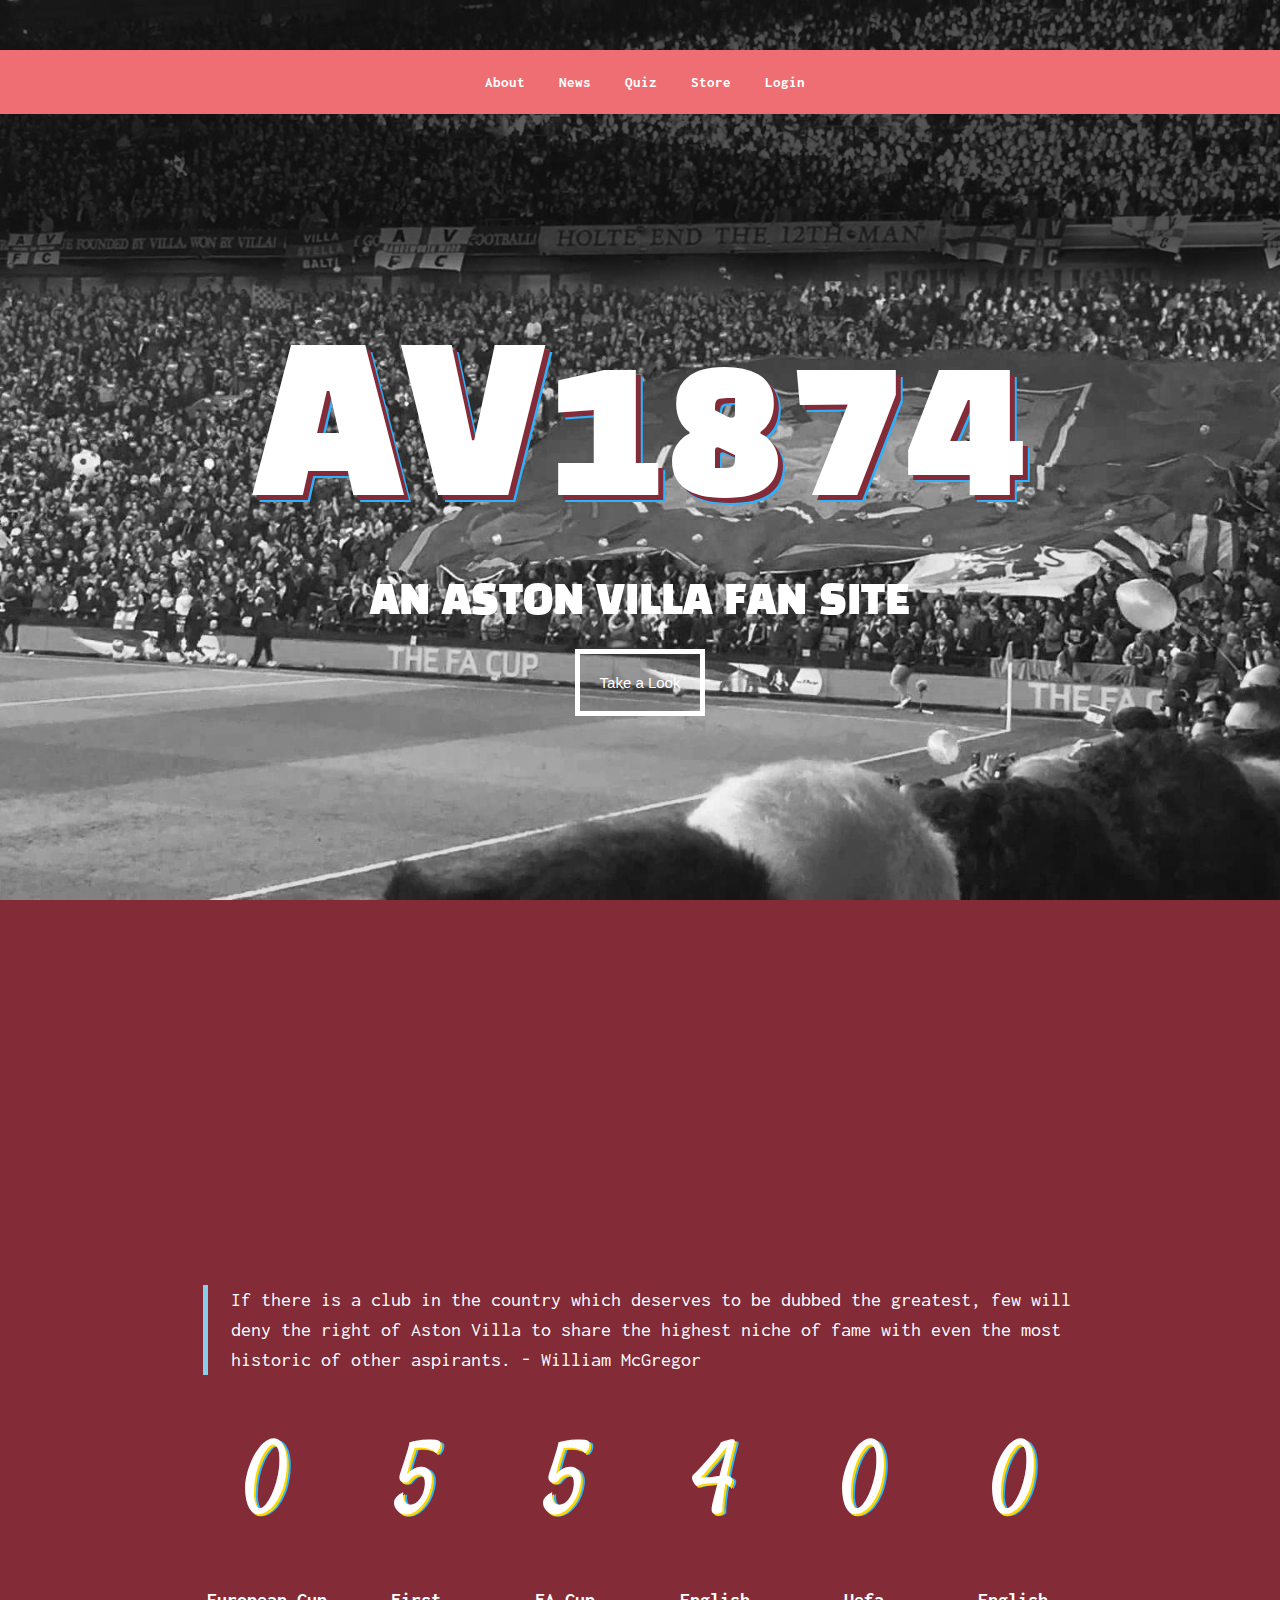
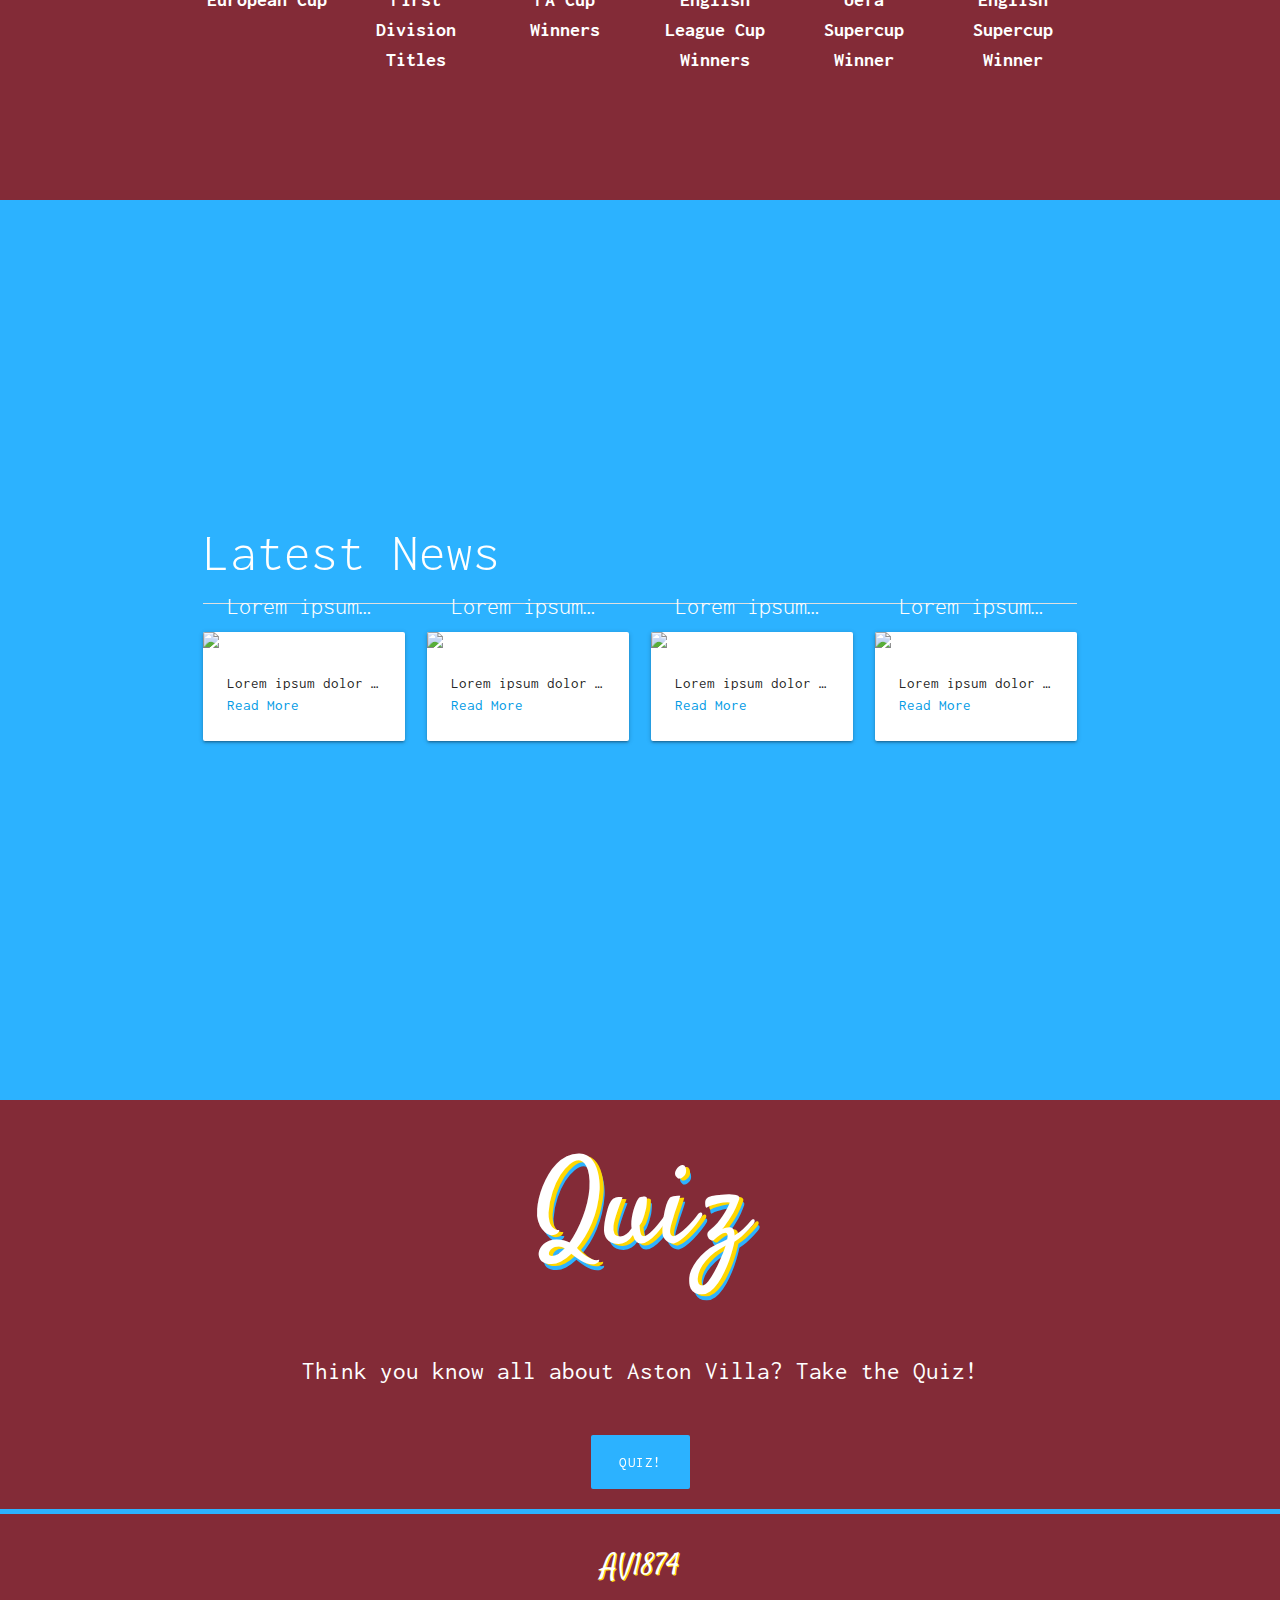
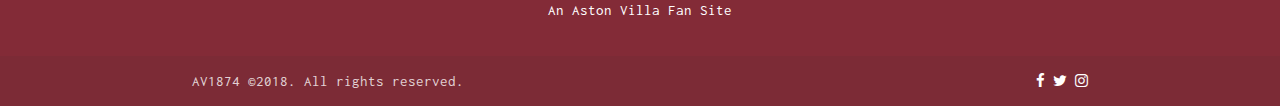
==== index.html @ faa85bd2 "index-navbarjs" ====
<!DOCTYPE html>
  <html>
      <head>
          <title>AV1874</title>
          <!--Import Google Icon Font-->
          <link href="https://fonts.googleapis.com/icon?family=Material+Icons" rel="stylesheet">

          <!--Import materialize.css-->
          <link type="text/css" rel="stylesheet" href="css/materialize.min.css"  media="screen,projection"/>

          <!-- Import main style sheet -->
          <link type="text/css" rel="stylesheet" href="css/indexcss.css"/>

          <!-- Import animation style sheets -->
          <link type="text/css" rel="stylesheet" href="css/hover-min.css"/>
          <link type="text/css" rel="stylesheet" href="css/aos.css"/>

          <!-- Import Fontawesome Sheets -->
          <link rel="stylesheet" href="https://cdnjs.cloudflare.com/ajax/libs/font-awesome/4.7.0/css/font-awesome.min.css">



          <!-- Import Google Fonts -->
          <link href="https://fonts.googleapis.com/css?family=Inconsolata|Satisfy|Anton|Archivo+Black|Black+Han+Sans" rel="stylesheet">

          <!--Let browser know website is optimized for mobile-->
          <meta name="viewport" content="width=device-width, initial-scale=1.0"/>
      </head>

      <body id="grayscale">

          <div id="modal1" class="modal">
              <div class="modal-content">
                  <div class="container">
                      <div class="row">
                          <div class="col l12 m12 s12">
                              <h1 class="logintitle">Login</h1>
                          </div>
                      </div>

                      <div class="row">
                          <form class="col s12">
                              <div class="row">
                                  <div class="input-field col s12">
                                      <input placeholder="Username" id="username" type="text" class="validate">
                                      <label for="username">Username</label>
                                  </div>
                                  <div class="input-field col s12">
                                      <input placeholder="Password" id="password" type="password" class="validate">
                                      <label for="password">Password</label>
                                  </div>
                              </div>
                          </form>
                      </div>
                  </div>
              </div>
                <div class="row">
                  <div class="col l12 m12 s12">
                      <center>
                          <div class="row">
                              <div class="col l12 m12 s12">
                                  <a href="#" class="forgot-password">Forgot Password?</a>
                              </div>
                          </div>
                          <a href="#" class="loginbutton z-depth-0 hvr-pop btn-large">Login</a>
                          <a href="#" class="registerbutton z-depth-0 hvr-pop btn-large">Register</a>
                      </center>
                  </div>
                </div>
          </div>

          <!-- Navbar -->
          <div class="navbar-fixed">
              <nav id="mynav" class="nav-center z-depth-0">
                  <div class="nav-wrapper">
                      <a href="#" data-target="mobile-demo" class="sidenav-trigger"><i class="material-icons">menu</i></a>
                      <ul class="hide-on-med-and-down">
                          <li><a href="#section2">About</a></li>
                          <li><a href="#section3">News</a></li>
                          <li><a href="#section4">Quiz</a></li>
                          <li><a href="#section5">Store</a></li>
                          <li><a data-position="bottom" data-tooltip="Login/Register Here!" data-target="modal1" class="modal-trigger tooltipped" href="#">Login</a></li>
                          <!--<li>
                              Switch
                              <div class="switch">
                                  <label>
                                      Off
                                      <input onclick="grayscale()" type="checkbox">
                                      <span class="lever"></span>
                                      On
                                  </label>
                              </div></li>-->
                      </ul>
                  </div>
              </div>


          <ul class="sidenav" id="mobile-demo">
              <li><a href="#section2">About</a></li>
              <li><a href="#section3">News</a></li>
              <li><a href="#section4">Quiz</a></li>
              <li><a href="#section5">Store</a></li>
              <li><a data-target="modal1" class="modal-trigger" href="#">Login</a></li>
              <li>
                          <!-- Switch -->
                          <div class="switch">
                              <label>
                                  Off
                                  <input onclick="grayscale()" type="checkbox">
                                  <span class="lever"></span>
                                  On
                              </label>
                          </div></li>
          </ul>

        </nav>


          <div class="landing valign-wrapper" id="section1">
            <div class="row">
              <div class="col l12 m12 s12">
                <h1 data-aos="fade-down" data-aos-duration="3000" class="title">AV1874</h1>
                <p data-aos="fade-down" data-aos-duration="3000" class="title-tagline">AN ASTON VILLA FAN SITE</p>
                <a href="#section2" class="z-depth-0 landingbtn">Take a Look</a>
              </div>
            </div>
          </div>

          <div class="about" id="section2">
              <div class="container">
                  <div class="row">
                      <div class="col l12 m12 s12">
                          <h1 data-aos="fade-down" data-aos-duration="3000" data-aos-offset="500" class="abouttitle">Pride, Passion, Purpose</h1>
                      </div>
                  </div>
                  <div class="row">
                      <div class="col l12 m12 s12">
                          <blockquote class="quote">If there is a club in the country which deserves to be dubbed the greatest, few will deny the right of Aston Villa to share the highest niche of fame with even the most historic of other aspirants. - William McGregor</blockquote>
                      </div>
                  </div>
                  <div class="row">
                      <div class="col l2 m6 s12">
                          <p data-count="1" class="cupnumber">0</p>
                          <p class="cupname flow-text">European Cup</p>
                      </div>
                      <div class="col l2 m6 s12">
                          <p data-count="7" class="cupnumber flow-text">0</p>
                          <p class="cupname flow-text">First Division Titles</p>
                      </div>
                      <div class="col l2 m6 s12">
                          <p data-count="7" class="cupnumber">0</p>
                          <p class="cupname flow-text">FA Cup Winners</p>
                      </div>
                      <div class="col l2 m6 s12">
                          <p data-count="5" class="cupnumber">0</p>
                          <p class="cupname flow-text">English League Cup Winners</p>
                      </div>
                      <div class="col l2 m6 s12">
                          <p data-count="1" class="cupnumber">0</p>
                          <p class="cupname flow-text">Uefa Supercup Winner</p>
                      </div>
                      <div class="col l2 m6 s12">
                          <p data-count="1" class="cupnumber">0</p>
                          <p class="cupname flow-text">English Supercup Winner</p>
                      </div>
                  </div>
              </div>
          </div>

          <div class="news" id="section3">
              <div class="container">


                  <div class="row">
                      <div class="col l12 m12 s12">
                          <h1 data-aos="fade-down" data-aos-duration="3000" data-aos-offset="500" class="newstitle">News</h1>
                      </div>
                  </div>


                  <div class="row">
                      <div class="col l12 m12 s12">
                          <p data-aos="fade-down" data-aos-duration="3000" class="news-tagline flow-text">Take a look at some of the latest news</p>
                      </div>
                  </div>


                  <div class="row">
                      <div class="col l12 m12 s12">
                          <h2 class="latestnews-title">Latest News</h2>
                          <div class="divider"></div>
                      </div>
                  </div>


                  <div class="row">
                      <div class="col l3 m6 s12">
                          <div class="card">
                              <div class="card-image">
                                  <a href="#"><img src="https://via.placeholder.com/500x500"></a>
                                  <span class="card-title truncate">Lorem ipsum dolor sit amet, consectetur adipiscing elit.</span>
                              </div>
                              <div class="card-content">
                                  <p class="truncate">Lorem ipsum dolor sit amet, consectetur adipiscing elit. Curabitur a diam nec velit pulvinar imperdiet sit amet eget elit. Fusce a posuere felis, ac vehicula sem. Vestibulum libero nibh, commodo id purus vel, molestie suscipit diam. Integer velit velit, facilisis vitae ex consectetur, convallis mattis mauris. Sed sodales auctor finibus. Quisque sit amet orci sed mi vehicula tempus at id eros. Morbi magna nunc, maximus quis dui at, malesuada varius sem. Duis luctus volutpat erat sed feugiat.</p><a href="#">Read More</a>
                              </div>
                          </div>
                      </div>
                      <div class="col l3 m6 s12">
                          <div class="card">
                              <div class="card-image">
                                  <a href="#"><img src="https://via.placeholder.com/500x500"></a>
                                  <span class="card-title truncate">Lorem ipsum dolor sit amet, consectetur adipiscing elit.</span>
                              </div>
                              <div class="card-content">
                                  <p class="truncate">Lorem ipsum dolor sit amet, consectetur adipiscing elit. Curabitur a diam nec velit pulvinar imperdiet sit amet eget elit. Fusce a posuere felis, ac vehicula sem. Vestibulum libero nibh, commodo id purus vel, molestie suscipit diam. Integer velit velit, facilisis vitae ex consectetur, convallis mattis mauris. Sed sodales auctor finibus. Quisque sit amet orci sed mi vehicula tempus at id eros. Morbi magna nunc, maximus quis dui at, malesuada varius sem. Duis luctus volutpat erat sed feugiat.</p><a href="#">Read More</a>
                              </div>
                          </div>
                      </div>
                      <div class="col l3 m6 s12">
                          <div class="card">
                              <div class="card-image">
                                  <a href="#"><img src="https://via.placeholder.com/500x500"></a>
                                  <span class="card-title truncate">Lorem ipsum dolor sit amet, consectetur adipiscing elit.</span>
                              </div>
                              <div class="card-content">
                                  <p class="truncate">Lorem ipsum dolor sit amet, consectetur adipiscing elit. Curabitur a diam nec velit pulvinar imperdiet sit amet eget elit. Fusce a posuere felis, ac vehicula sem. Vestibulum libero nibh, commodo id purus vel, molestie suscipit diam. Integer velit velit, facilisis vitae ex consectetur, convallis mattis mauris. Sed sodales auctor finibus. Quisque sit amet orci sed mi vehicula tempus at id eros. Morbi magna nunc, maximus quis dui at, malesuada varius sem. Duis luctus volutpat erat sed feugiat.</p><a href="#">Read More</a>
                              </div>
                          </div>
                      </div>
                      <div class="col l3 m6 s12">
                          <div class="card">
                              <div class="card-image">
                                  <a href="#"><img src="https://via.placeholder.com/500x500"></a>
                                  <span class="card-title truncate">Lorem ipsum dolor sit amet, consectetur adipiscing elit.</span>
                              </div>
                              <div class="card-content">
                                  <p class="truncate">Lorem ipsum dolor sit amet, consectetur adipiscing elit. Curabitur a diam nec velit pulvinar imperdiet sit amet eget elit. Fusce a posuere felis, ac vehicula sem. Vestibulum libero nibh, commodo id purus vel, molestie suscipit diam. Integer velit velit, facilisis vitae ex consectetur, convallis mattis mauris. Sed sodales auctor finibus. Quisque sit amet orci sed mi vehicula tempus at id eros. Morbi magna nunc, maximus quis dui at, malesuada varius sem. Duis luctus volutpat erat sed feugiat.</p><a href="#">Read More</a>
                              </div>
                          </div>
                      </div>
                  </div>
              </div>
          </div>


          <div class="quiz" id="section4">
              <div class="container">
                  <div class="row">
                      <div class="col l12 m12 s12">
                          <h1 class="quiztitle">Quiz</h1>
                      </div>
                  </div>
                  <div class="row">
                      <div class="col l12 m12 s12">
                          <p class="quiz-tagline flow-text">Think you know all about Aston Villa? Take the Quiz!</p>
                      </div>
                  </div>
                  <div class="quizcol row">
                      <div class="col l12 m12 s12">
                          <a href="#" class="z-depth-0 quizbutton btn-large hvr-grow">Quiz!</a>
                      </div>
                  </div>
              </div>
          </div>

          <footer class="page-footer">
              <div class="container">
                  <div class="row">
                      <div class="col l12 m12 s12">
                          <h5 class="footertitle">AV1874</h5>
                          <p class="footercontent">An Aston Villa Fan Site</p>
                      </div>
                  </div>
              </div>
              <div class="footer-copyright">
                  <div class="container">
                      AV1874 ©2018. All rights reserved.
                      <div class="right">
                        <a href="#" class="fa fa-facebook"></a>
                        <a href="#" class="fa fa-twitter"></a>
                        <a href="#" class="fa fa-instagram"></a>
                      </div>
                  </div>
              </div>
          </footer>


          <!--JavaScript at end of body for optimized loading-->
          <script type="text/javascript" src="https://code.jquery.com/jquery-3.3.1.min.js"></script>
          <script type="text/javascript" src="js/materialize.min.js"></script>
          <script src="https://unpkg.com/aos@2.3.1/dist/aos.js"></script>


          <script>
               $(document).ready(function(){
                   $('.sidenav').sidenav();
               });

              $(document).ready(function(){
                  $('.modal').modal();
              });

              $(document).ready(function(){
                  $('.tooltipped').tooltip();
              });
          </script>

          <script>
              AOS.init();
          </script>

          <script>
              function grayscale() {
                  var element = document.getElementById("grayscale");
                  element.classList.toggle("grayscale");
              }
          </script>

          <script>
          var myNav = document.getElementById('mynav');
          window.onscroll = function () {
            "use strict";
            if (document.body.scrollTop >= 200 ) {
              myNav.classList.add("nav-coloured");
              myNav.classList.remove("nav-transparent");
            }
            else {
              myNav.classList.add("nav-transparent");
              myNav.classList.remove("nav-coloured");
            }
          };
          </script>

          <script>
              $('.cupnumber').each(function() {
                  var $this = $(this),
                      countTo = $this.attr('data-count');
                  $({ countNum: $this.text()}).animate({
                      countNum: countTo
                  },
                                                       {
                      duration: 1000,
                      easing:'linear',
                      step: function() {
                          $this.text(Math.floor(this.countNum));
                      },
                      complete: function() {
                          $this.text(this.countNum);
                          //alert('finished');
                      }
                  });
              });
          </script>

      </body>
</html>
---- css/indexcss.css ----
html, body {
    height: 100%;
    width: 100%;
    scroll-behavior: smooth;
}

/* Main CSS */

.grayscale {
    filter: grayscale(100%);
    transition: 1s;
}

.logintitle {
    font-family: 'Satisfy', cursive;
    text-align: center;
}

.modal-content {
    padding: 0px;
}

.loginbutton {
    background-color: #832b37;
    font-family: 'Inconsolata', monospace;
    font-weight: 900;
    margin: 20px;
}

.loginbutton:hover {
    background-color: #832b37;
}


.registerbutton {
    background-color: #2cb2ff;
    font-family: 'Inconsolata', monospace;
    font-weight: 900;
    margin: 20px;
}

.registerbutton:hover {
    background-color: #2cb2ff;
}

.nav-coloured {
  background-color: skyblue !important;
  transition: background-color 200ms linear;
  margin-top: 0px;
  transition: margin-top 600ms ease-in ease-out;
}

.nav-transparent {
  background-color: transparent;
}


nav {
  margin-top: 50px;
    padding-left: 10px;
    position: absolute;
    z-index: 999;
}

nav > .nav-wrapper > ul > li > a {
    font-family: 'Inconsolata', monospace;
    color: #fff;
    font-weight: bolder;
}

nav.nav-center ul {
  text-align: center;
}

nav.nav-center ul li {
  display: inline;
  float: none;
}

nav.nav-center ul li a {
  display: inline-block;
}

.switch {
    margin-left: 5px;
}

.sidenav li a {
    font-family: 'Inconsolata', monospace;
    color: #832b37;
}

.navbar-fixed {
    height: 0;
}


.landing {
    padding-top: 100px;
    min-height: 100%;
    position: relative;
    z-index: 2;
  text-align: center;
}

#section1 {
    background-image: url("../assets/landingbg.png");
    background-position: center;
    background-repeat: no-repeat;
    background-size: cover;
    position: relative;
}

.title {
    font-size: 200px;
    font-family: 'Black Han Sans', sans-serif;
    color: white;
    z-index: 5;
    text-shadow: 5px 5px #832b37, 7px 7px #2cb2ff;
}

.title-tagline {
  margin-top: 0px;
  padding-top: 0px;
  font-family: "Black Han Sans", sans-serif;
  color: white;
  text-align: center;
  font-size: 40px;
}


.landingbtn {
  margin-top: 50px;
  padding: 20px;
  text-decoration: none;
  border: 5px solid white;
  background-color: rgba(0,0,0,0);
  color: white;
}

.landingbtn:hover {
  background-color: white;
  color: black;
  transition: 1s ease-out;
}

.about {
    margin-top: -0px;
    height: 100%;
    position: relative;
    z-index: 2;
}

#section2 {
    background-color: #832b37;
    position: relative;
}

.abouttitle {
    margin-top: 100px;
    font-family: 'Satisfy', cursive;
    font-size: 100px;
    text-align: center;
    color: white;
    text-shadow: 4px 2px gold, 5px 4px #2cb2ff;
}

.quote {
    border-left: 5px solid skyblue;
    font-family: 'Inconsolata', monospace;
    font-size: 20px;
    color: white;
}

.cupnumber {
    text-align: center;
    color: white;
    text-shadow: 2px 2px gold, 4px 2px #2cb2ff;
    font-size: 100px;
    font-family: 'Satisfy', cursive;
    margin: 0px;
}

.cupname {
    text-align: center;
    font-family: 'Inconsolata', monospace;
    font-size: 20px;
    font-weight: bolder;
    color: white;
}

#section3 {
    background-color: #2cb2ff;
    position: relative;
    display: block;
    padding-bottom: 50px;
}

.news {
    margin-top: -0px;
    height: 100%;
    position: relative;
    z-index: 2;
}

.newstitle {
    margin-top: 100px;
    font-family: 'Satisfy', cursive;
    font-size: 100px;
    text-align: center;
    color: white;
    text-shadow: 4px 2px gold, 5px 6px #832b37;
    z-index: 100;
    margin-bottom: 0px;
}

.news-tagline {
    text-align: center;
    color: white;
    font-family: 'Inconsolata', monospace;
    margin: 0px;
}

.divider {
    color: #832b37;
}

.latestnews-title, .hotnews-title {
    font-family: 'Inconsolata', monospace;
    font-weight: 300;
    color: white;
}


.card-title, .card-content {
    font-family: 'Inconsolata', monospace;
}

#section4 {
    background-color: #832b37;
    position: relative;
}

.quiz {
    margin-top: -0px;
    min-height: 40%;
    z-index: 2;
}

.quiztitle {
    text-align: center;
    color: white;
    font-family: 'Satisfy', cursive;
    font-size: 120px;
    margin-top: 50px;
    text-shadow: 4px 2px gold, 5px 6px #2cb2ff;
}

.quiz-tagline {
    text-align: center;
    font-family: 'Inconsolata', monospace;
    color: white;
}

.quizcol {
    text-align: center;
}

.quizbutton {
    background-color: #2cb2ff;
    color: white;
    font-family: 'Inconsolata', monospace;
    text-align: center;
    margin-bottom: 20px;
    justify-content: center;
}

.quizbutton:hover {
    background-color: #2cb2ff;
}

.page-footer {
    border-top: 5px solid #2cb2ff;
    margin-top: -20px;
    background-color: #832b37;
}


.footertitle {
    font-family: 'Satisfy', cursive;
    text-align: center;
    font-size: 30px;
    text-shadow: 1px 1px gold;
}

.footercontent {
    text-align: center;
    font-family: 'Inconsolata', monospace;
}

.footer-copyright {
    font-family: 'Inconsolata', monospace;
}

.fa {
    text-decoration: none;
    color: white;
}

.fa:hover {
    color: grey;
}

/* Media Tags */

@media all and (max-width: 600px) {
    .title {
        font-size: 75px;
        margin-top: 190px;
    }

    .downarrow {
        margin-right: 10px;
    }

@media all and (width: 992px) {
    .title {
      margin-top: 150px;
    }
}

}
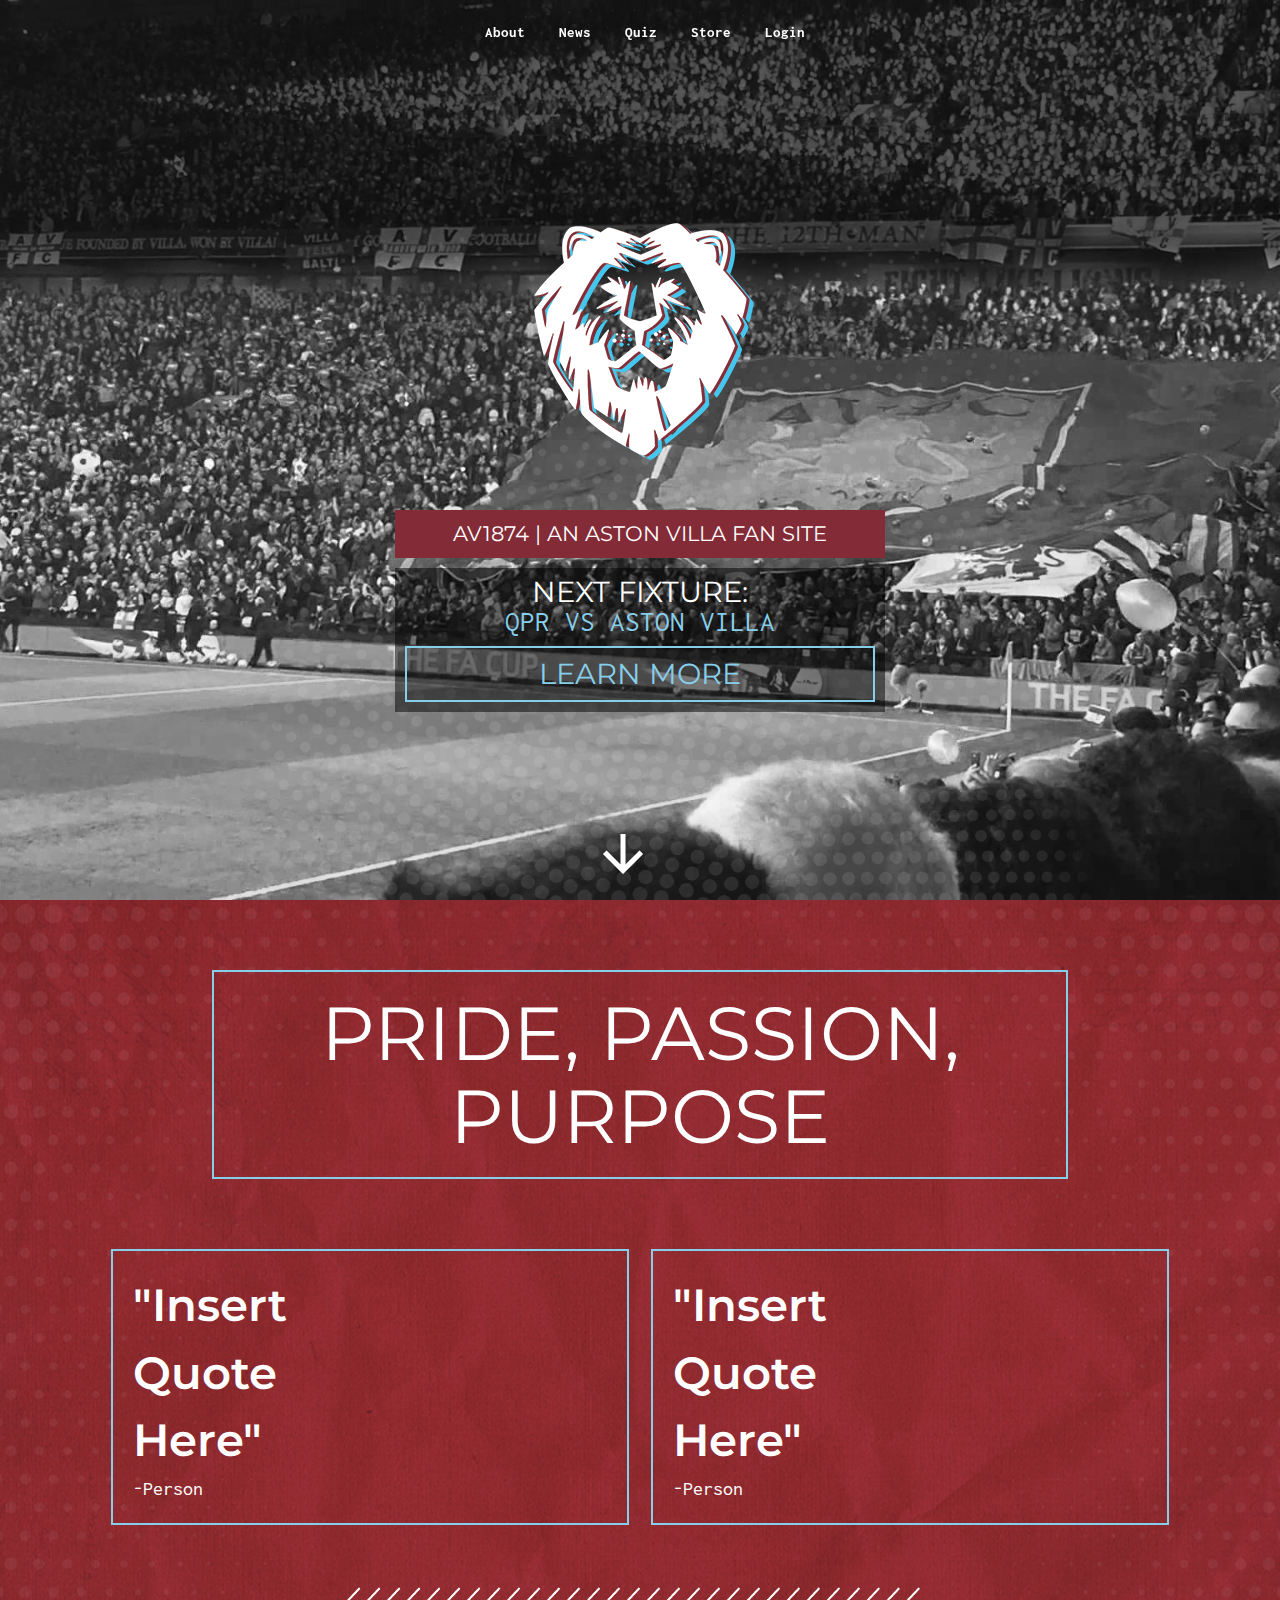
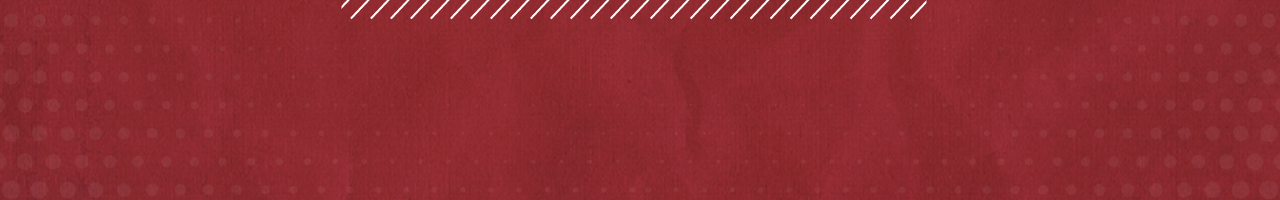
==== commit 0c1a6573: "index-revamp" ====
--- a/index.html
+++ b/index.html
@@ -21,13 +21,13 @@
 
 
           <!-- Import Google Fonts -->
-          <link href="https://fonts.googleapis.com/css?family=Inconsolata|Satisfy|Anton|Archivo+Black|Black+Han+Sans" rel="stylesheet">
+          <link href="https://fonts.googleapis.com/css?family=Inconsolata|Satisfy|Anton|Archivo+Black|Black+Han+Sans|Montserrat:900" rel="stylesheet">
 
           <!--Let browser know website is optimized for mobile-->
           <meta name="viewport" content="width=device-width, initial-scale=1.0"/>
       </head>
 
-      <body id="grayscale">
+      <body>
 
           <div id="modal1" class="modal">
               <div class="modal-content">
@@ -80,209 +80,83 @@
                           <li><a href="#section4">Quiz</a></li>
                           <li><a href="#section5">Store</a></li>
                           <li><a data-position="bottom" data-tooltip="Login/Register Here!" data-target="modal1" class="modal-trigger tooltipped" href="#">Login</a></li>
-                          <!--<li>
-                              Switch
-                              <div class="switch">
-                                  <label>
-                                      Off
-                                      <input onclick="grayscale()" type="checkbox">
-                                      <span class="lever"></span>
-                                      On
-                                  </label>
-                              </div></li>-->
-                      </ul>
-                  </div>
-              </div>
-
-
-          <ul class="sidenav" id="mobile-demo">
-              <li><a href="#section2">About</a></li>
-              <li><a href="#section3">News</a></li>
-              <li><a href="#section4">Quiz</a></li>
-              <li><a href="#section5">Store</a></li>
-              <li><a data-target="modal1" class="modal-trigger" href="#">Login</a></li>
-              <li>
-                          <!-- Switch -->
-                          <div class="switch">
-                              <label>
-                                  Off
-                                  <input onclick="grayscale()" type="checkbox">
-                                  <span class="lever"></span>
-                                  On
-                              </label>
-                          </div></li>
-          </ul>
-
-        </nav>
-
-
-          <div class="landing valign-wrapper" id="section1">
-            <div class="row">
-              <div class="col l12 m12 s12">
-                <h1 data-aos="fade-down" data-aos-duration="3000" class="title">AV1874</h1>
-                <p data-aos="fade-down" data-aos-duration="3000" class="title-tagline">AN ASTON VILLA FAN SITE</p>
-                <a href="#section2" class="z-depth-0 landingbtn">Take a Look</a>
-              </div>
-            </div>
-          </div>
-
-          <div class="about" id="section2">
-              <div class="container">
-                  <div class="row">
-                      <div class="col l12 m12 s12">
-                          <h1 data-aos="fade-down" data-aos-duration="3000" data-aos-offset="500" class="abouttitle">Pride, Passion, Purpose</h1>
-                      </div>
-                  </div>
-                  <div class="row">
-                      <div class="col l12 m12 s12">
-                          <blockquote class="quote">If there is a club in the country which deserves to be dubbed the greatest, few will deny the right of Aston Villa to share the highest niche of fame with even the most historic of other aspirants. - William McGregor</blockquote>
-                      </div>
-                  </div>
-                  <div class="row">
-                      <div class="col l2 m6 s12">
-                          <p data-count="1" class="cupnumber">0</p>
-                          <p class="cupname flow-text">European Cup</p>
-                      </div>
-                      <div class="col l2 m6 s12">
-                          <p data-count="7" class="cupnumber flow-text">0</p>
-                          <p class="cupname flow-text">First Division Titles</p>
-                      </div>
-                      <div class="col l2 m6 s12">
-                          <p data-count="7" class="cupnumber">0</p>
-                          <p class="cupname flow-text">FA Cup Winners</p>
-                      </div>
-                      <div class="col l2 m6 s12">
-                          <p data-count="5" class="cupnumber">0</p>
-                          <p class="cupname flow-text">English League Cup Winners</p>
-                      </div>
-                      <div class="col l2 m6 s12">
-                          <p data-count="1" class="cupnumber">0</p>
-                          <p class="cupname flow-text">Uefa Supercup Winner</p>
-                      </div>
-                      <div class="col l2 m6 s12">
-                          <p data-count="1" class="cupnumber">0</p>
-                          <p class="cupname flow-text">English Supercup Winner</p>
-                      </div>
-                  </div>
-              </div>
-          </div>
-
-          <div class="news" id="section3">
-              <div class="container">
-
-
-                  <div class="row">
-                      <div class="col l12 m12 s12">
-                          <h1 data-aos="fade-down" data-aos-duration="3000" data-aos-offset="500" class="newstitle">News</h1>
-                      </div>
-                  </div>
-
-
-                  <div class="row">
-                      <div class="col l12 m12 s12">
-                          <p data-aos="fade-down" data-aos-duration="3000" class="news-tagline flow-text">Take a look at some of the latest news</p>
-                      </div>
-                  </div>
-
-
-                  <div class="row">
-                      <div class="col l12 m12 s12">
-                          <h2 class="latestnews-title">Latest News</h2>
-                          <div class="divider"></div>
-                      </div>
-                  </div>
-
-
-                  <div class="row">
-                      <div class="col l3 m6 s12">
-                          <div class="card">
-                              <div class="card-image">
-                                  <a href="#"><img src="https://via.placeholder.com/500x500"></a>
-                                  <span class="card-title truncate">Lorem ipsum dolor sit amet, consectetur adipiscing elit.</span>
+                  </div>
+              </div>
+
+
+              <ul class="sidenav" id="mobile-demo">
+                  <li><a href="#section2">About</a></li>
+                  <li><a href="#section3">News</a></li>
+                  <li><a href="#section4">Quiz</a></li>
+                  <li><a href="#section5">Store</a></li>
+                  <li><a class="modal-trigger" href="#">Login</a></li>
+              </ul>
+
+              </nav>
+          
+          
+              <div class="landing">
+                  <div class="wrapper">
+                      <div class="landing-splash">              
+                          <img src="assets/logo.png">
+                          <p class="tagline">AV1874 | An Aston Villa Fan Site</p>
+                          <p class="details">
+                              <span>Next Fixture:</span>
+                              <br>
+                              <span class="fixture">QPR vs Aston Villa</span>
+                              <a class="landing-link" href="#">Learn More</a>
+                          </p>
+                          <a href="#main-content" class="scroll-to-content">
+                              <span class="hvr-sink"><i class="medium material-icons">arrow_downward</i></span>
+                          </a>
+                      </div>
+                  </div>
+              </div>
+              
+              
+              <!--<div class="about">
+                  <div class="container">
+                      <div class="wrap">
+                          <h1>Pride, Passion Purpose</h1>
+                      </div>
+                  </div>
+              </div>-->
+              
+              <div class="about-wrap" id="main-content">
+                  <div class="container">
+                      <div class="content">
+                          <h1>Pride, Passion, Purpose</h1>
+                      </div>
+                  </div>
+                  <div class="top-row-box">
+                      <div class="row">
+                          <div class="col l6 m6 s12">
+                              <div class="box">
+                                  <div class="box-content">
+                                      <p class="quote">"Insert Quote Here"</p>
+                                      <p class="quote-tagline">-Person</p>
+                                  </div>
                               </div>
-                              <div class="card-content">
-                                  <p class="truncate">Lorem ipsum dolor sit amet, consectetur adipiscing elit. Curabitur a diam nec velit pulvinar imperdiet sit amet eget elit. Fusce a posuere felis, ac vehicula sem. Vestibulum libero nibh, commodo id purus vel, molestie suscipit diam. Integer velit velit, facilisis vitae ex consectetur, convallis mattis mauris. Sed sodales auctor finibus. Quisque sit amet orci sed mi vehicula tempus at id eros. Morbi magna nunc, maximus quis dui at, malesuada varius sem. Duis luctus volutpat erat sed feugiat.</p><a href="#">Read More</a>
-                              </div>
+                           </div>
+                           <div class="col l6 m6 s12">
+                               <div class="box">
+                                   <div class="box-content">
+                                       <p class="quote">"Insert Quote Here"</p>
+                                       <p class="quote-tagline">-Person</p>
+                                   </div>
+                               </div>
                           </div>
                       </div>
-                      <div class="col l3 m6 s12">
-                          <div class="card">
-                              <div class="card-image">
-                                  <a href="#"><img src="https://via.placeholder.com/500x500"></a>
-                                  <span class="card-title truncate">Lorem ipsum dolor sit amet, consectetur adipiscing elit.</span>
-                              </div>
-                              <div class="card-content">
-                                  <p class="truncate">Lorem ipsum dolor sit amet, consectetur adipiscing elit. Curabitur a diam nec velit pulvinar imperdiet sit amet eget elit. Fusce a posuere felis, ac vehicula sem. Vestibulum libero nibh, commodo id purus vel, molestie suscipit diam. Integer velit velit, facilisis vitae ex consectetur, convallis mattis mauris. Sed sodales auctor finibus. Quisque sit amet orci sed mi vehicula tempus at id eros. Morbi magna nunc, maximus quis dui at, malesuada varius sem. Duis luctus volutpat erat sed feugiat.</p><a href="#">Read More</a>
-                              </div>
-                          </div>
-                      </div>
-                      <div class="col l3 m6 s12">
-                          <div class="card">
-                              <div class="card-image">
-                                  <a href="#"><img src="https://via.placeholder.com/500x500"></a>
-                                  <span class="card-title truncate">Lorem ipsum dolor sit amet, consectetur adipiscing elit.</span>
-                              </div>
-                              <div class="card-content">
-                                  <p class="truncate">Lorem ipsum dolor sit amet, consectetur adipiscing elit. Curabitur a diam nec velit pulvinar imperdiet sit amet eget elit. Fusce a posuere felis, ac vehicula sem. Vestibulum libero nibh, commodo id purus vel, molestie suscipit diam. Integer velit velit, facilisis vitae ex consectetur, convallis mattis mauris. Sed sodales auctor finibus. Quisque sit amet orci sed mi vehicula tempus at id eros. Morbi magna nunc, maximus quis dui at, malesuada varius sem. Duis luctus volutpat erat sed feugiat.</p><a href="#">Read More</a>
-                              </div>
-                          </div>
-                      </div>
-                      <div class="col l3 m6 s12">
-                          <div class="card">
-                              <div class="card-image">
-                                  <a href="#"><img src="https://via.placeholder.com/500x500"></a>
-                                  <span class="card-title truncate">Lorem ipsum dolor sit amet, consectetur adipiscing elit.</span>
-                              </div>
-                              <div class="card-content">
-                                  <p class="truncate">Lorem ipsum dolor sit amet, consectetur adipiscing elit. Curabitur a diam nec velit pulvinar imperdiet sit amet eget elit. Fusce a posuere felis, ac vehicula sem. Vestibulum libero nibh, commodo id purus vel, molestie suscipit diam. Integer velit velit, facilisis vitae ex consectetur, convallis mattis mauris. Sed sodales auctor finibus. Quisque sit amet orci sed mi vehicula tempus at id eros. Morbi magna nunc, maximus quis dui at, malesuada varius sem. Duis luctus volutpat erat sed feugiat.</p><a href="#">Read More</a>
-                              </div>
-                          </div>
-                      </div>
-                  </div>
-              </div>
-          </div>
-
-
-          <div class="quiz" id="section4">
-              <div class="container">
-                  <div class="row">
-                      <div class="col l12 m12 s12">
-                          <h1 class="quiztitle">Quiz</h1>
-                      </div>
-                  </div>
-                  <div class="row">
-                      <div class="col l12 m12 s12">
-                          <p class="quiz-tagline flow-text">Think you know all about Aston Villa? Take the Quiz!</p>
-                      </div>
-                  </div>
-                  <div class="quizcol row">
-                      <div class="col l12 m12 s12">
-                          <a href="#" class="z-depth-0 quizbutton btn-large hvr-grow">Quiz!</a>
-                      </div>
-                  </div>
-              </div>
-          </div>
-
-          <footer class="page-footer">
-              <div class="container">
-                  <div class="row">
-                      <div class="col l12 m12 s12">
-                          <h5 class="footertitle">AV1874</h5>
-                          <p class="footercontent">An Aston Villa Fan Site</p>
-                      </div>
-                  </div>
-              </div>
-              <div class="footer-copyright">
-                  <div class="container">
-                      AV1874 ©2018. All rights reserved.
-                      <div class="right">
-                        <a href="#" class="fa fa-facebook"></a>
-                        <a href="#" class="fa fa-twitter"></a>
-                        <a href="#" class="fa fa-instagram"></a>
-                      </div>
-                  </div>
-              </div>
-          </footer>
+                  </div>
+                  <div class="divider-wrap">
+                      <img class="responsive-img line-divider" src="assets/divider.png">
+                  </div>
+              </div>
+              
+              
+
+
+
 
 
           <!--JavaScript at end of body for optimized loading-->
@@ -317,40 +191,11 @@
           </script>
 
           <script>
-          var myNav = document.getElementById('mynav');
-          window.onscroll = function () {
-            "use strict";
-            if (document.body.scrollTop >= 200 ) {
-              myNav.classList.add("nav-coloured");
-              myNav.classList.remove("nav-transparent");
-            }
-            else {
-              myNav.classList.add("nav-transparent");
-              myNav.classList.remove("nav-coloured");
-            }
-          };
-          </script>
-
-          <script>
-              $('.cupnumber').each(function() {
-                  var $this = $(this),
-                      countTo = $this.attr('data-count');
-                  $({ countNum: $this.text()}).animate({
-                      countNum: countTo
-                  },
-                                                       {
-                      duration: 1000,
-                      easing:'linear',
-                      step: function() {
-                          $this.text(Math.floor(this.countNum));
-                      },
-                      complete: function() {
-                          $this.text(this.countNum);
-                          //alert('finished');
-                      }
-                  });
+              $(window).scroll(function() {
+                  $('nav').toggleClass('scrolled', $(this).scrollTop() > 50);
               });
           </script>
+
 
       </body>
 </html>
--- a/css/indexcss.css
+++ b/css/indexcss.css
@@ -1,7 +1,6 @@
 html, body {
     height: 100%;
     width: 100%;
-    scroll-behavior: smooth;
 }
 
 /* Main CSS */
@@ -43,23 +42,21 @@
     background-color: #2cb2ff;
 }
 
-.nav-coloured {
-  background-color: skyblue !important;
-  transition: background-color 200ms linear;
-  margin-top: 0px;
-  transition: margin-top 600ms ease-in ease-out;
-}
-
-.nav-transparent {
-  background-color: transparent;
-}
+
 
 
 nav {
-  margin-top: 50px;
     padding-left: 10px;
     position: absolute;
     z-index: 999;
+    background-color: transparent;
+    transition: 500ms ease;
+}
+
+nav.scrolled {
+    margin-top: 0px;
+    background-color: skyblue;
+    
 }
 
 nav > .nav-wrapper > ul > li > a {
@@ -94,239 +91,181 @@
     height: 0;
 }
 
-
 .landing {
-    padding-top: 100px;
-    min-height: 100%;
-    position: relative;
-    z-index: 2;
-  text-align: center;
-}
-
-#section1 {
-    background-image: url("../assets/landingbg.png");
-    background-position: center;
-    background-repeat: no-repeat;
+    width: 100%;
+    height: 100%;
+    position: relative;
+    background-image: url(../assets/landingbg.png);
+    background-position: center center;
     background-size: cover;
-    position: relative;
-}
-
-.title {
-    font-size: 200px;
-    font-family: 'Black Han Sans', sans-serif;
+    margin-bottom: 0px;
+}
+
+.wrapper {
+    display: table;
+    width: 100%;
+    height: 100%;
+    position: relative;
+    z-index: 10;
+}
+
+.landing-splash {
+    width: 100%;
+    max-height: 90%;
+    text-align: center;
+    display: table-cell;
+    vertical-align: middle;
+    position: relative;
+}
+
+.landing .wrapper .landing-splash .tagline {
+    background-color: #832b37;
+    color: #fff;
+    margin: 0 auto 10px auto;
+    font-family: 'Montserrat', sans-serif;
+    font-style: normal;
+    font-size: 1.4em;
+    line-height: 2.3em;
+    padding: 0 10px;
+    width: 75%;
+    max-width: 490px;
+    display: block;
+    text-transform: uppercase;
+}
+
+.landing .wrapper .landing-splash p.details {
+    background-color: rgba(0,0,0,0.5);
+    color: #fff;
+    margin: 0 auto 10px auto;
+    font-family: 'Montserrat', sans-serif;
+    font-style: normal;
+    font-weight: normal;
+    font-size: 1.9em;
+    padding: 10px;
+    line-height: 1em;
+    width: 75%;
+    max-width: 490px;
+    display: block;
+    text-transform: uppercase;
+}
+
+.landing .wrapper .landing-splash p.details span.fixture {
+    font-family: 'Inconsolata', monospace;
+    color: skyblue;
+    font-style: normal;
+    font-weight: normal;
+}
+
+.landing .wrapper .landing-splash .details .landing-link {
+    display: block;
+    line-height: 1.1em;
+    border: 2px solid skyblue;
+    text-transform: uppercase;
+    text-align: center;
+    padding: 10px 20px 10px 20px;
+    font-family: 'Montserrat', sans-serif;
+    font-style: normal;
+    font-weight: normal;
+    text-decoration: none;
+    color: skyblue;
+    transition: all 300ms ease;
+    margin: 10px 0 0 0;
+}
+
+.landing .wrapper .landing-splash .details .landing-link:hover {
+    background-color: skyblue;
+    color: #fff;
+}
+
+.landing .wrapper .landing-splash .scroll-to-content span {
+    position: absolute;
+    bottom: 10px;
+    text-decoration: none;
+    color: #fff;
+    display: inline-block;
+    right: 49%;
+}
+
+@media all and (max-width: 600px){
+    .landing .wrapper .landing-splash .scroll-to-content span {
+        right: 43%;
+    }
+}
+
+
+
+.about-wrap {
+    background-image: url(../assets/aboutbg.jpg);
+    background-position: center center;
+    background-size: cover;
+    width: 100%;
+    height: 100%;
+    margin: 0px;
+    padding: 0px;
+    margin-top: 0px;
+}
+
+.content {
+    width: 100%;
+    padding: 70px 20px;
+    margin: 0 auto;
+    position: relative;
+    clear: both;
+}
+
+.about-wrap .container .content h1 {
+    padding:20px;
+    margin: 0px;
+    text-align: center;
+    font-family: 'Montserrat', sans-serif;
+    color: #fff;
+    font-style: normal;
+    line-height: 1.1em;
+    font-size: 5em;
+    text-transform: uppercase;
+    border: 2px solid skyblue;
+    width: 100%;
+    display: block;
+}
+
+@media all and (max-width: 600px) {
+    .about-wrap .container .content h1 {
+        font-size: 2.3em;
+    } 
+}
+
+.about-wrap .top-row-box {
+    width: 100%;
+    padding: 0 100px;
+}
+
+
+.about-wrap .top-row-box .row .col.l6.m6.s12 .box .box-content {
+    padding: 20px 20px;
+    border: 2px solid skyblue;
+}
+
+.about-wrap .top-row-box .row .col.l6.m6.s12 .box .box-content .quote {
+    font-family: 'Montserrat', sans-serif;
+    font-style: normal;
+    font-weight: 600;
+    font-size: 3em;
     color: white;
-    z-index: 5;
-    text-shadow: 5px 5px #832b37, 7px 7px #2cb2ff;
-}
-
-.title-tagline {
-  margin-top: 0px;
-  padding-top: 0px;
-  font-family: "Black Han Sans", sans-serif;
-  color: white;
-  text-align: center;
-  font-size: 40px;
-}
-
-
-.landingbtn {
-  margin-top: 50px;
-  padding: 20px;
-  text-decoration: none;
-  border: 5px solid white;
-  background-color: rgba(0,0,0,0);
-  color: white;
-}
-
-.landingbtn:hover {
-  background-color: white;
-  color: black;
-  transition: 1s ease-out;
-}
-
-.about {
-    margin-top: -0px;
-    height: 100%;
-    position: relative;
-    z-index: 2;
-}
-
-#section2 {
-    background-color: #832b37;
-    position: relative;
-}
-
-.abouttitle {
-    margin-top: 100px;
-    font-family: 'Satisfy', cursive;
-    font-size: 100px;
-    text-align: center;
+    width: 50%;
+    margin: 0px;
+}
+
+.about-wrap .top-row-box .row .col.l6.m6.s12 .box .box-content .quote-tagline {
+    font-family: 'Inconsolata', monospace;
+    font-style: normal;
+    font-weight: normal;
+    font-size: 1.3em;
     color: white;
-    text-shadow: 4px 2px gold, 5px 4px #2cb2ff;
-}
-
-.quote {
-    border-left: 5px solid skyblue;
-    font-family: 'Inconsolata', monospace;
-    font-size: 20px;
-    color: white;
-}
-
-.cupnumber {
-    text-align: center;
-    color: white;
-    text-shadow: 2px 2px gold, 4px 2px #2cb2ff;
-    font-size: 100px;
-    font-family: 'Satisfy', cursive;
-    margin: 0px;
-}
-
-.cupname {
-    text-align: center;
-    font-family: 'Inconsolata', monospace;
-    font-size: 20px;
-    font-weight: bolder;
-    color: white;
-}
-
-#section3 {
-    background-color: #2cb2ff;
-    position: relative;
-    display: block;
-    padding-bottom: 50px;
-}
-
-.news {
-    margin-top: -0px;
-    height: 100%;
-    position: relative;
-    z-index: 2;
-}
-
-.newstitle {
-    margin-top: 100px;
-    font-family: 'Satisfy', cursive;
-    font-size: 100px;
-    text-align: center;
-    color: white;
-    text-shadow: 4px 2px gold, 5px 6px #832b37;
-    z-index: 100;
-    margin-bottom: 0px;
-}
-
-.news-tagline {
-    text-align: center;
-    color: white;
-    font-family: 'Inconsolata', monospace;
-    margin: 0px;
-}
-
-.divider {
-    color: #832b37;
-}
-
-.latestnews-title, .hotnews-title {
-    font-family: 'Inconsolata', monospace;
-    font-weight: 300;
-    color: white;
-}
-
-
-.card-title, .card-content {
-    font-family: 'Inconsolata', monospace;
-}
-
-#section4 {
-    background-color: #832b37;
-    position: relative;
-}
-
-.quiz {
-    margin-top: -0px;
-    min-height: 40%;
-    z-index: 2;
-}
-
-.quiztitle {
-    text-align: center;
-    color: white;
-    font-family: 'Satisfy', cursive;
-    font-size: 120px;
-    margin-top: 50px;
-    text-shadow: 4px 2px gold, 5px 6px #2cb2ff;
-}
-
-.quiz-tagline {
-    text-align: center;
-    font-family: 'Inconsolata', monospace;
-    color: white;
-}
-
-.quizcol {
-    text-align: center;
-}
-
-.quizbutton {
-    background-color: #2cb2ff;
-    color: white;
-    font-family: 'Inconsolata', monospace;
-    text-align: center;
-    margin-bottom: 20px;
-    justify-content: center;
-}
-
-.quizbutton:hover {
-    background-color: #2cb2ff;
-}
-
-.page-footer {
-    border-top: 5px solid #2cb2ff;
-    margin-top: -20px;
-    background-color: #832b37;
-}
-
-
-.footertitle {
-    font-family: 'Satisfy', cursive;
-    text-align: center;
-    font-size: 30px;
-    text-shadow: 1px 1px gold;
-}
-
-.footercontent {
-    text-align: center;
-    font-family: 'Inconsolata', monospace;
-}
-
-.footer-copyright {
-    font-family: 'Inconsolata', monospace;
-}
-
-.fa {
-    text-decoration: none;
-    color: white;
-}
-
-.fa:hover {
-    color: grey;
-}
-
-/* Media Tags */
-
-@media all and (max-width: 600px) {
-    .title {
-        font-size: 75px;
-        margin-top: 190px;
-    }
-
-    .downarrow {
-        margin-right: 10px;
-    }
-
-@media all and (width: 992px) {
-    .title {
-      margin-top: 150px;
-    }
-}
-
-}
+    width: 50%;
+    margin: 0px;
+}
+
+.about-wrap .divider-wrap img.line-divider {
+    display: block;
+    margin: auto;
+}
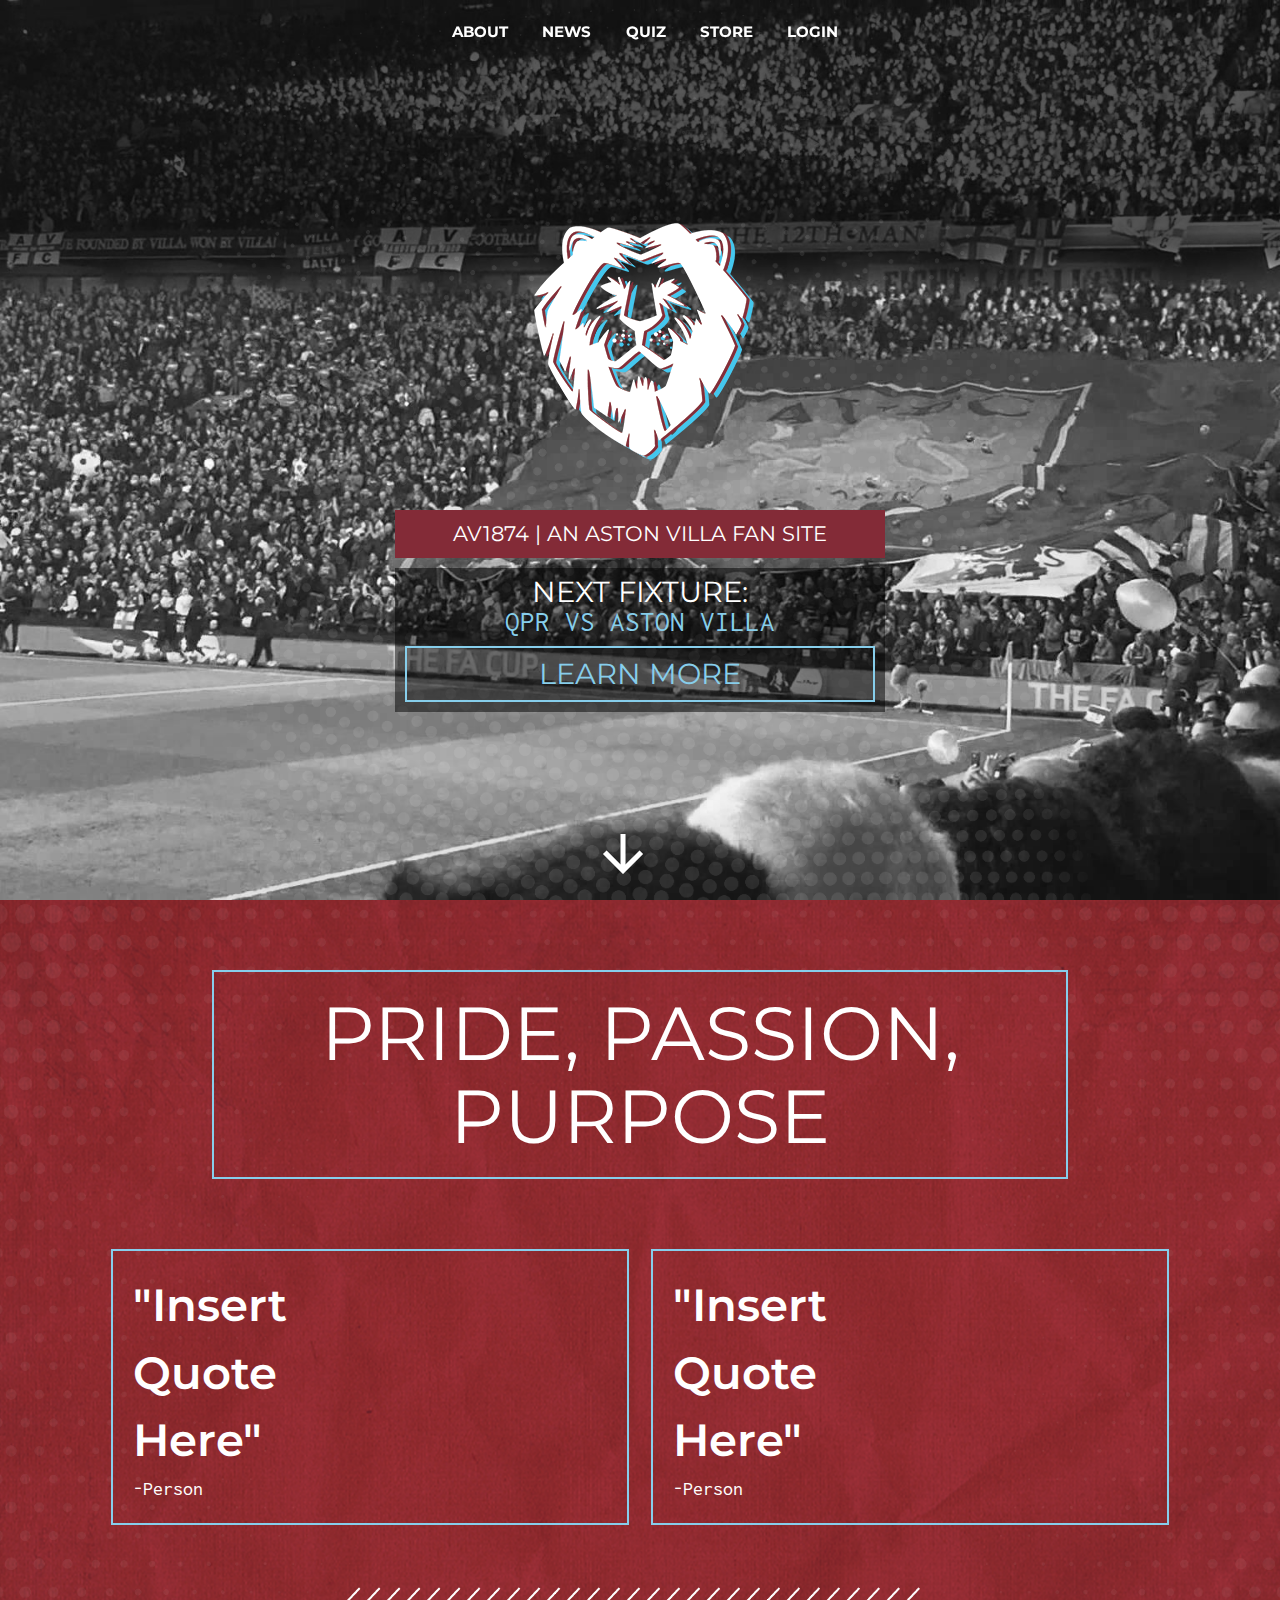
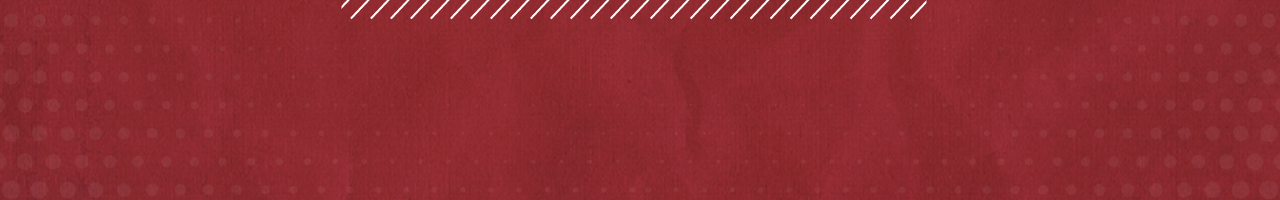
==== commit 149d7486: "index-animation-tweeks" ====
--- a/index.html
+++ b/index.html
@@ -79,7 +79,7 @@
                           <li><a href="#section3">News</a></li>
                           <li><a href="#section4">Quiz</a></li>
                           <li><a href="#section5">Store</a></li>
-                          <li><a data-position="bottom" data-tooltip="Login/Register Here!" data-target="modal1" class="modal-trigger tooltipped" href="#">Login</a></li>
+                          <li><a data-target="modal1" class="modal-trigger" href="#">Login</a></li>
                   </div>
               </div>
 
@@ -151,6 +151,9 @@
                   <div class="divider-wrap">
                       <img class="responsive-img line-divider" src="assets/divider.png">
                   </div>
+                  <div class="container">
+                      <div class=""
+                  </div>
               </div>
               
               
--- a/css/indexcss.css
+++ b/css/indexcss.css
@@ -60,9 +60,17 @@
 }
 
 nav > .nav-wrapper > ul > li > a {
-    font-family: 'Inconsolata', monospace;
+    font-family: 'Montserrat', sans-serif;
     color: #fff;
     font-weight: bolder;
+    font-style: normal;
+    line-height: 1.1em;
+    text-transform: uppercase;
+}
+
+nav > .nav-wrapper > ul > li > a:hover {
+    opacity: 0.5;
+    transition: all 200ms ease;
 }
 
 nav.nav-center ul {
@@ -269,3 +277,5 @@
     display: block;
     margin: auto;
 }
+
+
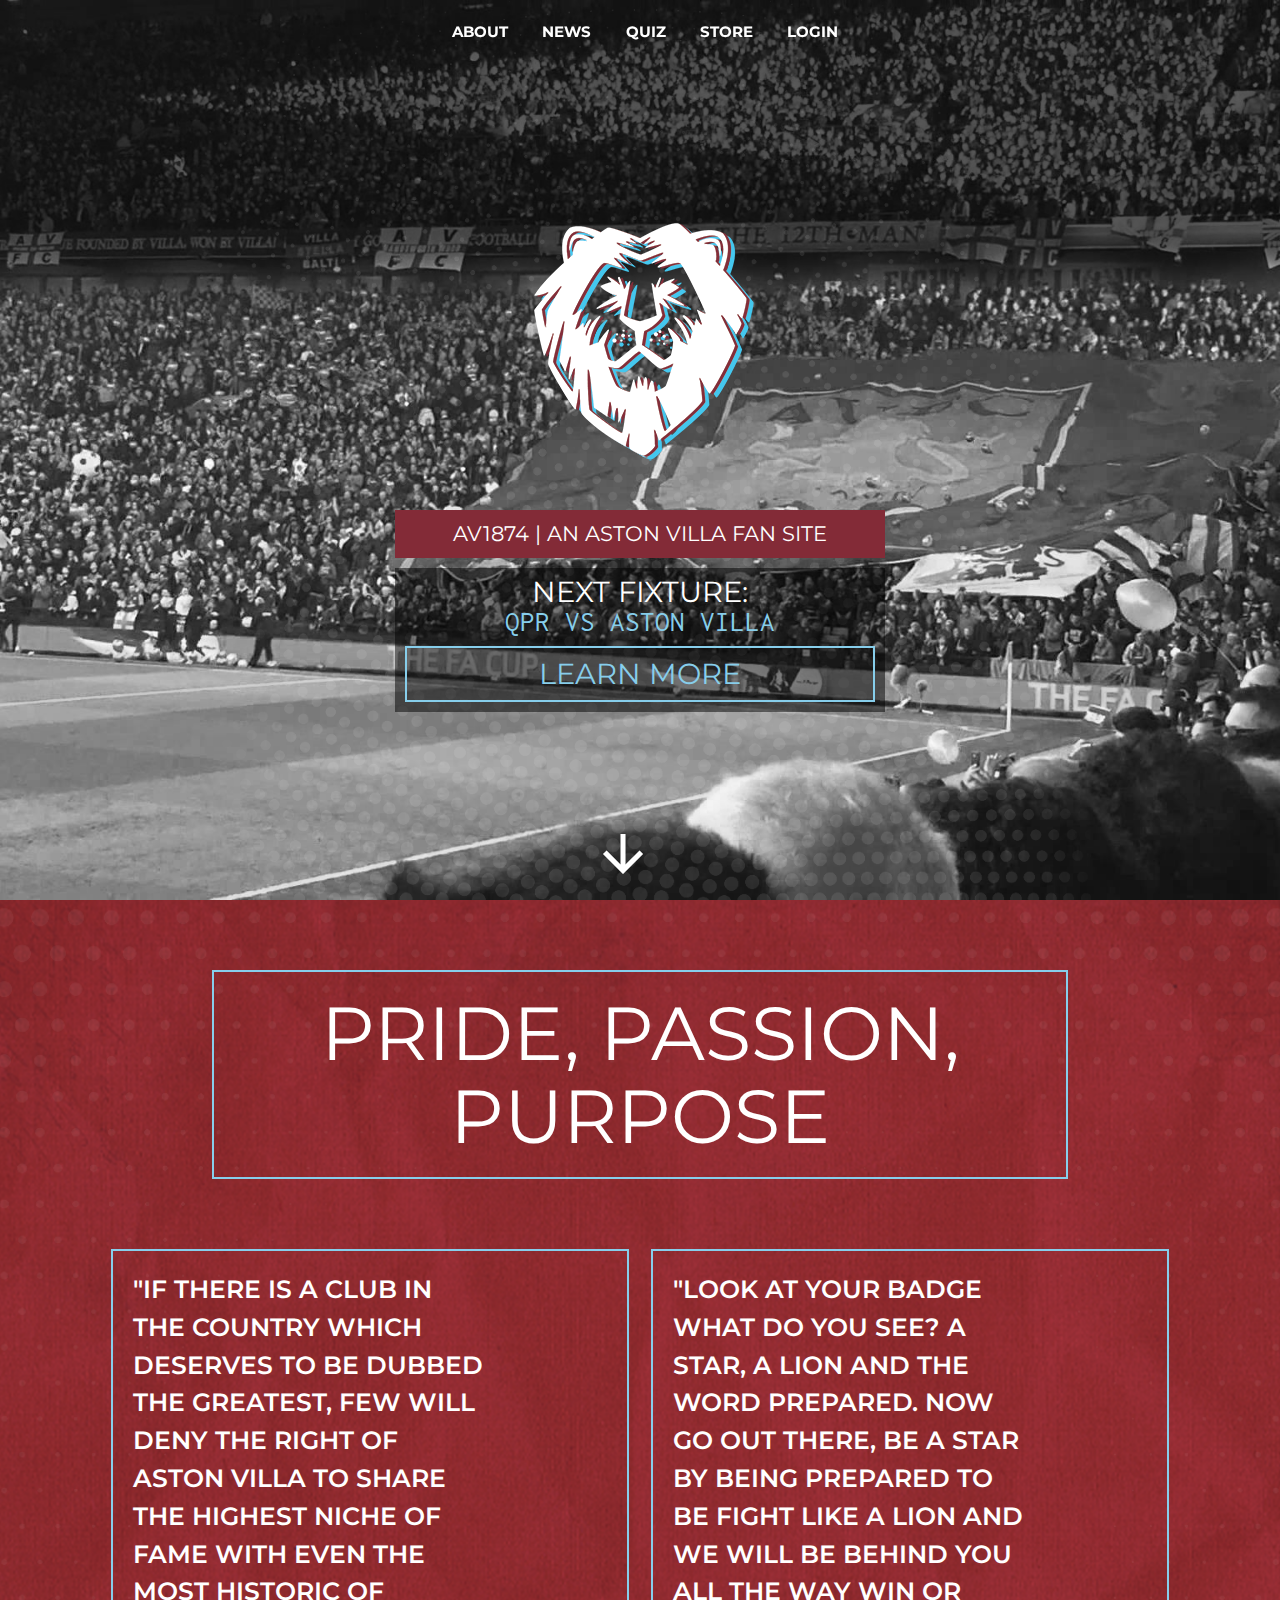
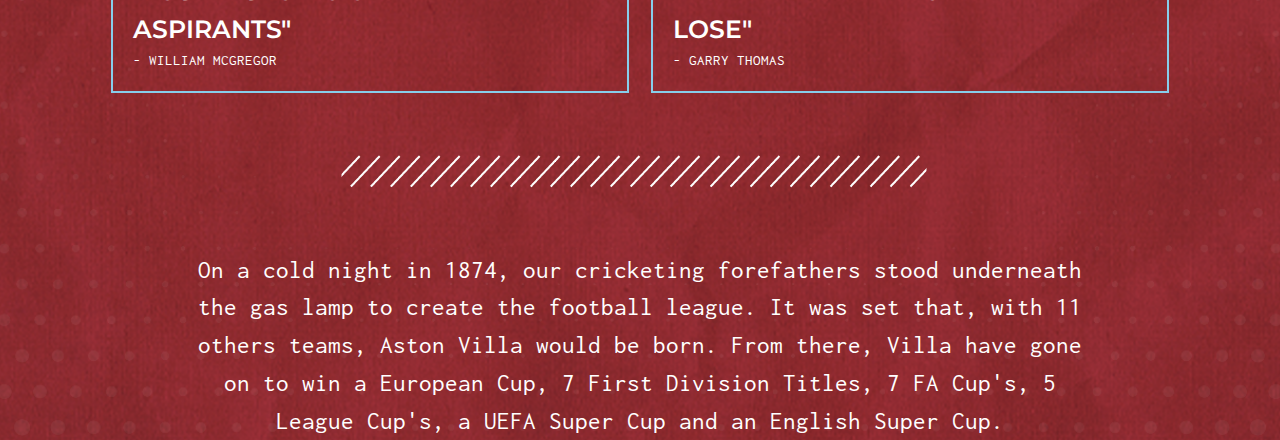
==== commit 73f75c19: "index-about-completion" ====
--- a/index.html
+++ b/index.html
@@ -133,16 +133,16 @@
                           <div class="col l6 m6 s12">
                               <div class="box">
                                   <div class="box-content">
-                                      <p class="quote">"Insert Quote Here"</p>
-                                      <p class="quote-tagline">-Person</p>
+                                      <p class="quote flow-text">"If there is a club in the country which deserves to be dubbed the greatest, few will deny the right of Aston Villa to share the highest niche of fame with even the most historic of aspirants"</p>
+                                      <p class="quote-tagline">- William McGregor</p>
                                   </div>
                               </div>
                            </div>
                            <div class="col l6 m6 s12">
                                <div class="box">
                                    <div class="box-content">
-                                       <p class="quote">"Insert Quote Here"</p>
-                                       <p class="quote-tagline">-Person</p>
+                                       <p class="quote flow-text">"Look at your badge what do you see? A star, a lion and the word Prepared. Now go out there, be a star by being prepared to be fight like a lion and we will be behind you all the way win or lose"</p>
+                                       <p class="quote-tagline">- Garry Thomas</p>
                                    </div>
                                </div>
                           </div>
@@ -152,7 +152,11 @@
                       <img class="responsive-img line-divider" src="assets/divider.png">
                   </div>
                   <div class="container">
-                      <div class=""
+                      <div class="text-wrap">
+                          <p class="about-paragraph flow-text">
+                              On a cold night in 1874, our cricketing forefathers stood underneath the gas lamp to create the football league. It was set that, with 11 others teams, Aston Villa would be born. From there, Villa have gone on to win a European Cup, 7 First Division Titles, 7 FA Cup's, 5 League Cup's, a UEFA Super Cup and an English Super Cup.
+                          </p>
+                      </div>
                   </div>
               </div>
               
--- a/css/indexcss.css
+++ b/css/indexcss.css
@@ -207,7 +207,7 @@
     background-position: center center;
     background-size: cover;
     width: 100%;
-    height: 100%;
+    min-height: 100%;
     margin: 0px;
     padding: 0px;
     margin-top: 0px;
@@ -257,20 +257,37 @@
     font-family: 'Montserrat', sans-serif;
     font-style: normal;
     font-weight: 600;
-    font-size: 3em;
+    color: white;
+    width: 75%;
+    margin: 0px;
+    text-transform: uppercase;
+}
+
+@media all and (max-width: 600px) {
+    .about-wrap .container .content {
+        padding: 10px;
+    }
+    .about-wrap .top-row-box .row .col.l6.m6.s12 .box .box-content .quote {
+        width: 100%;
+    }
+    
+    .about-wrap .top-row-box .row .col.l6.m6.s12 .box .box-content {
+        margin: 5px 0;
+    }
+    
+    .about-wrap .top-row-box {
+        padding: 5px 5px;
+    }
+}
+
+.about-wrap .top-row-box .row .col.l6.m6.s12 .box .box-content .quote-tagline {
+    font-family: 'Inconsolata', monospace;
+    font-style: normal;
+    font-weight: normal;
     color: white;
     width: 50%;
     margin: 0px;
-}
-
-.about-wrap .top-row-box .row .col.l6.m6.s12 .box .box-content .quote-tagline {
-    font-family: 'Inconsolata', monospace;
-    font-style: normal;
-    font-weight: normal;
-    font-size: 1.3em;
-    color: white;
-    width: 50%;
-    margin: 0px;
+    text-transform: uppercase;
 }
 
 .about-wrap .divider-wrap img.line-divider {
@@ -278,4 +295,17 @@
     margin: auto;
 }
 
-
+.about-wrap .container .text-wrap {
+    text-align: center;
+}
+
+
+.about-wrap .container .text-wrap .about-paragraph {
+    font-family: 'Inconsolata', monospace;
+    font-style: normal;
+    color: #fff;
+    text-align: center;
+    
+}
+
+
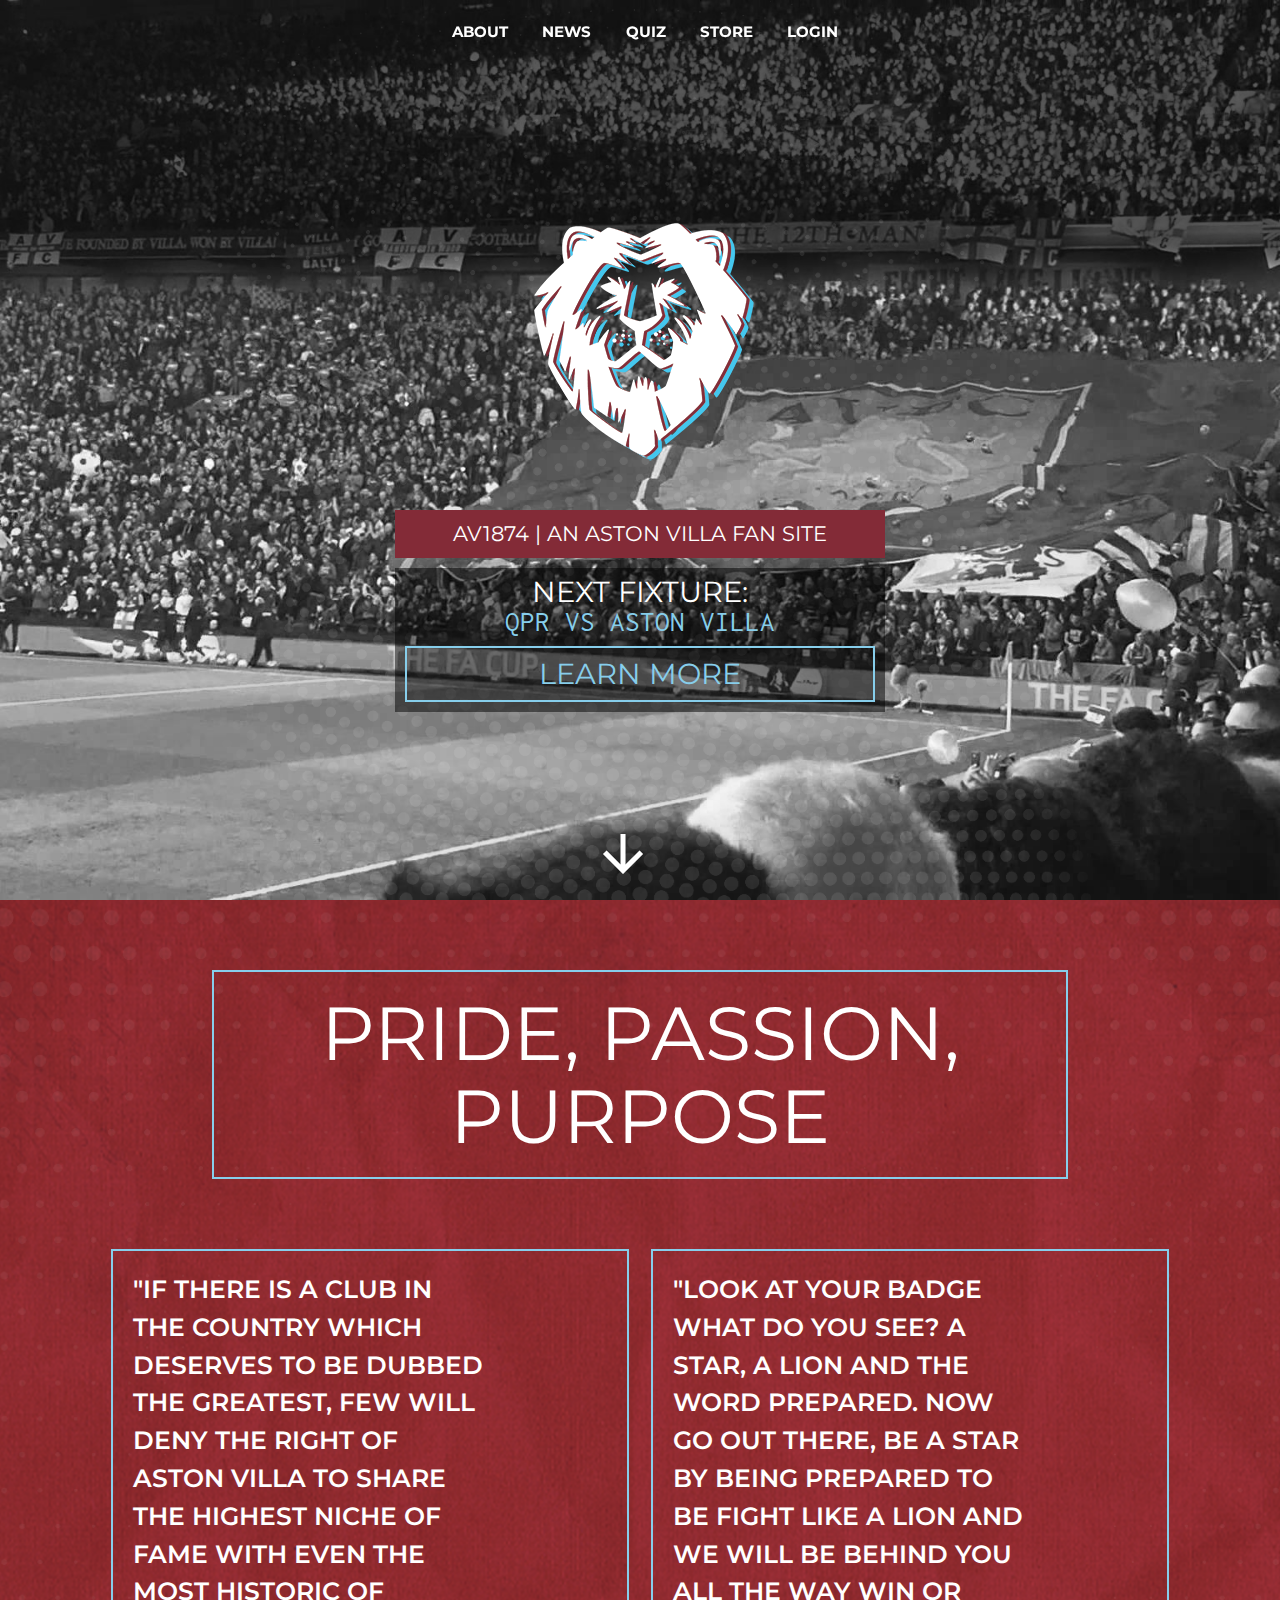
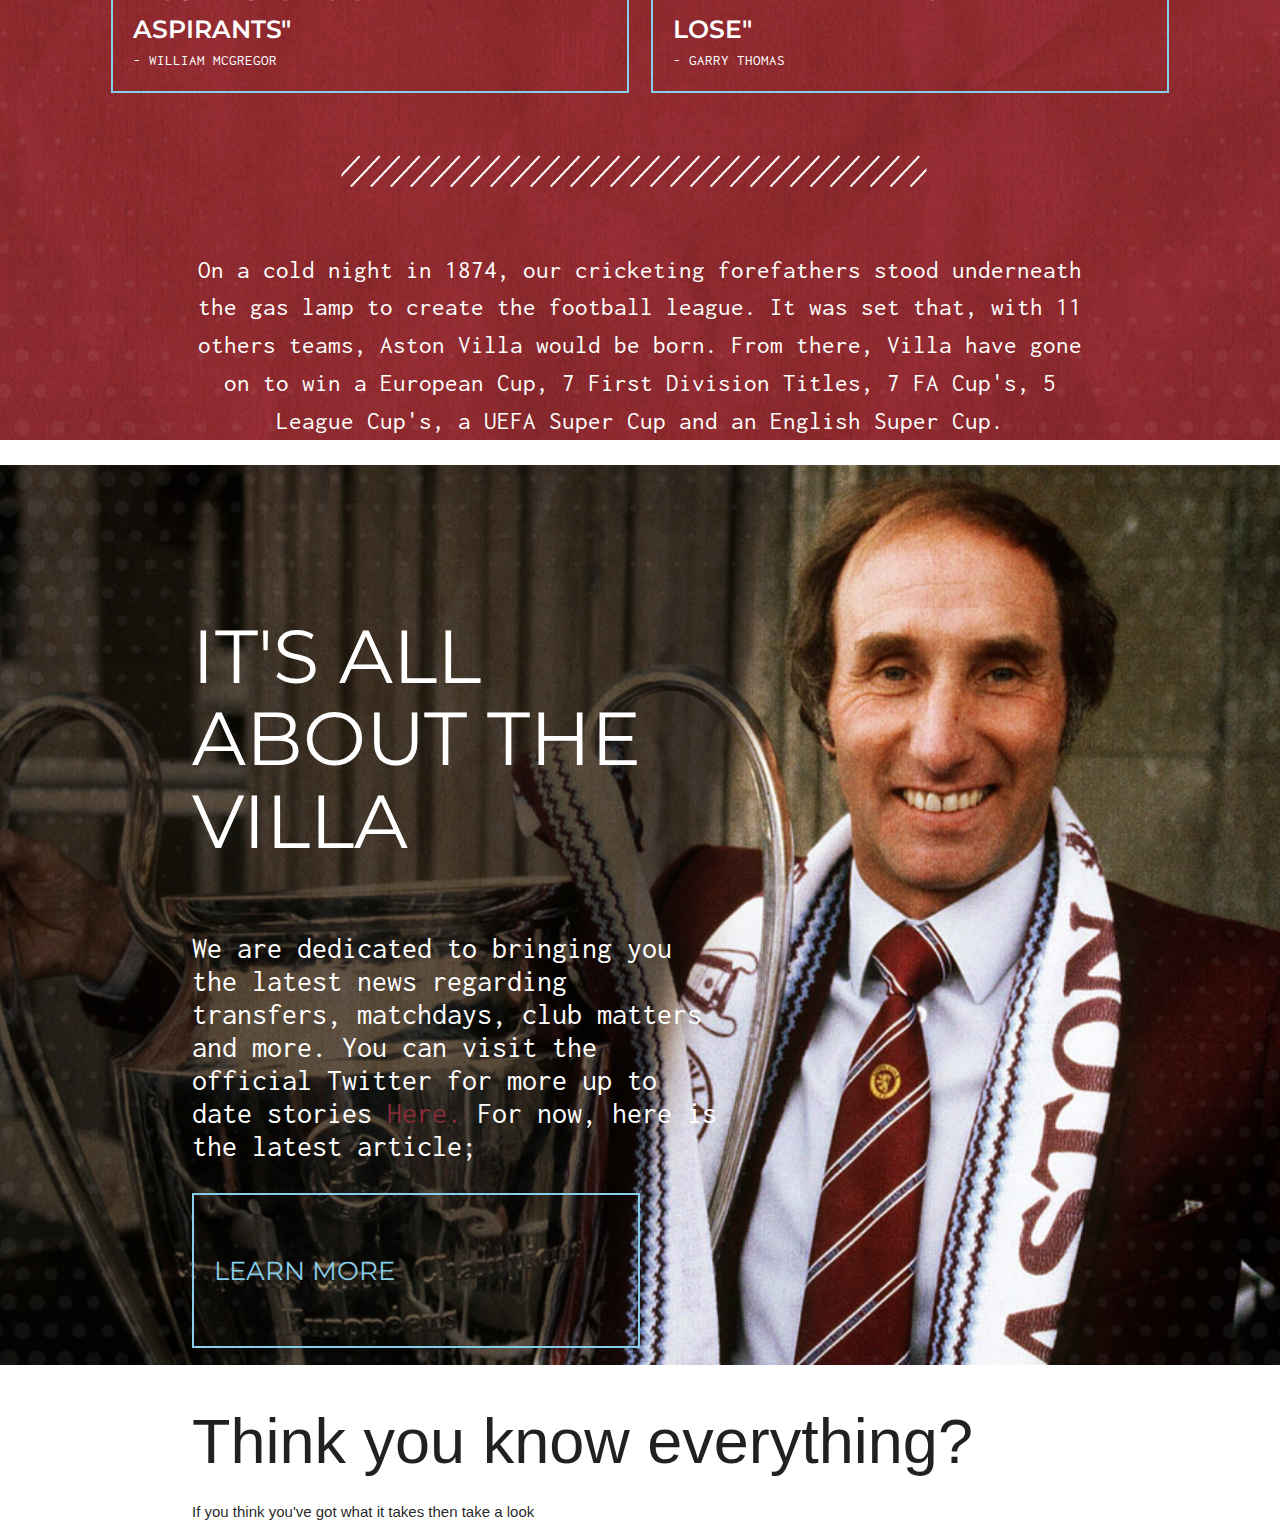
==== commit 75f5bc70: "index-news-section" ====
--- a/index.html
+++ b/index.html
@@ -161,6 +161,30 @@
               </div>
               
               
+              <div class="news-wrap">
+                  <div class="container">
+                      <div class="newstitle">
+                          <h1>It's all about the Villa</h1>
+                      </div>      
+                      <p>We are dedicated to bringing you the latest news regarding transfers, matchdays, club matters and more. You can visit the official Twitter for more up to date stories <a href="#">Here.</a> For now, here is the latest article;</p>
+                      <div class="row">
+                          <div class="col s6">
+                              <a class="news-link" href="#">Learn More</a>
+                          </div>
+                      </div>
+                  </div>
+              </div>
+              
+              <div class="quiz-wrap">
+                  <div class="container">
+                      <div class="quiztitle">
+                          <h1>Think you know everything?</h1>
+                      </div>
+                      <p>If you think you've got what it takes then take a look </p>
+                  </div>
+              </div>
+              
+              
 
 
 
--- a/css/indexcss.css
+++ b/css/indexcss.css
@@ -308,4 +308,82 @@
     
 }
 
-
+.news-wrap {
+    background-image: url(../assets/newsbg.jpg);
+    background-position: center center;
+    background-size: cover;
+    width: 100%;
+    min-height: 100%;
+    margin: 0px;
+    padding: 0px;
+    margin-top: 0px;
+}
+
+.newstitle {
+    width: 100%;
+    padding-top: 150px;
+    padding-bottom: 0px;
+    margin: 0 auto;
+    position: relative;
+    clear: both;
+}
+
+.news-wrap .container .newstitle h1 {
+    padding-bottom: 70px;
+    margin: 0px;
+    font-family: 'Montserrat', sans-serif;
+    color: #fff;
+    font-style: normal;
+    line-height: 1.1em;
+    font-size: 5em;
+    text-transform: uppercase;
+    width: 60%;
+    display: block;
+}
+
+.news-wrap .container p {
+    margin: 0px;
+    font-family: 'Inconsolata', monospace;
+    color: #fff;
+    font-style: normal;
+    line-height: 1.1em;
+    font-size: 2em;
+    width: 60%;
+    display: block;
+}
+
+.news-wrap .container p a {
+   color: #832b37;
+}
+
+.news-wrap .container .row .col.s6 {
+    padding: 0px;
+}
+
+.news-wrap .container .row .col.s6 .news-link {
+    display: block;
+    line-height: 2em;
+    border: 2px solid skyblue;
+    text-transform: uppercase;
+    text-align: left;
+    padding-top: 50px;
+    padding-bottom: 50px;
+    padding-left: 20px;
+    font-family: 'Montserrat', sans-serif;
+    font-style: normal;
+    font-weight: normal;
+    font-size: 1.7em;
+    text-decoration: none;
+    color: skyblue;
+    transition: all 300ms ease;
+    margin: 30px 0 0 0;
+}
+
+.news-wrap .container .row .col.s6 .news-link:hover {
+    background-color: skyblue;
+    color: #fff;
+}
+
+}
+    
+}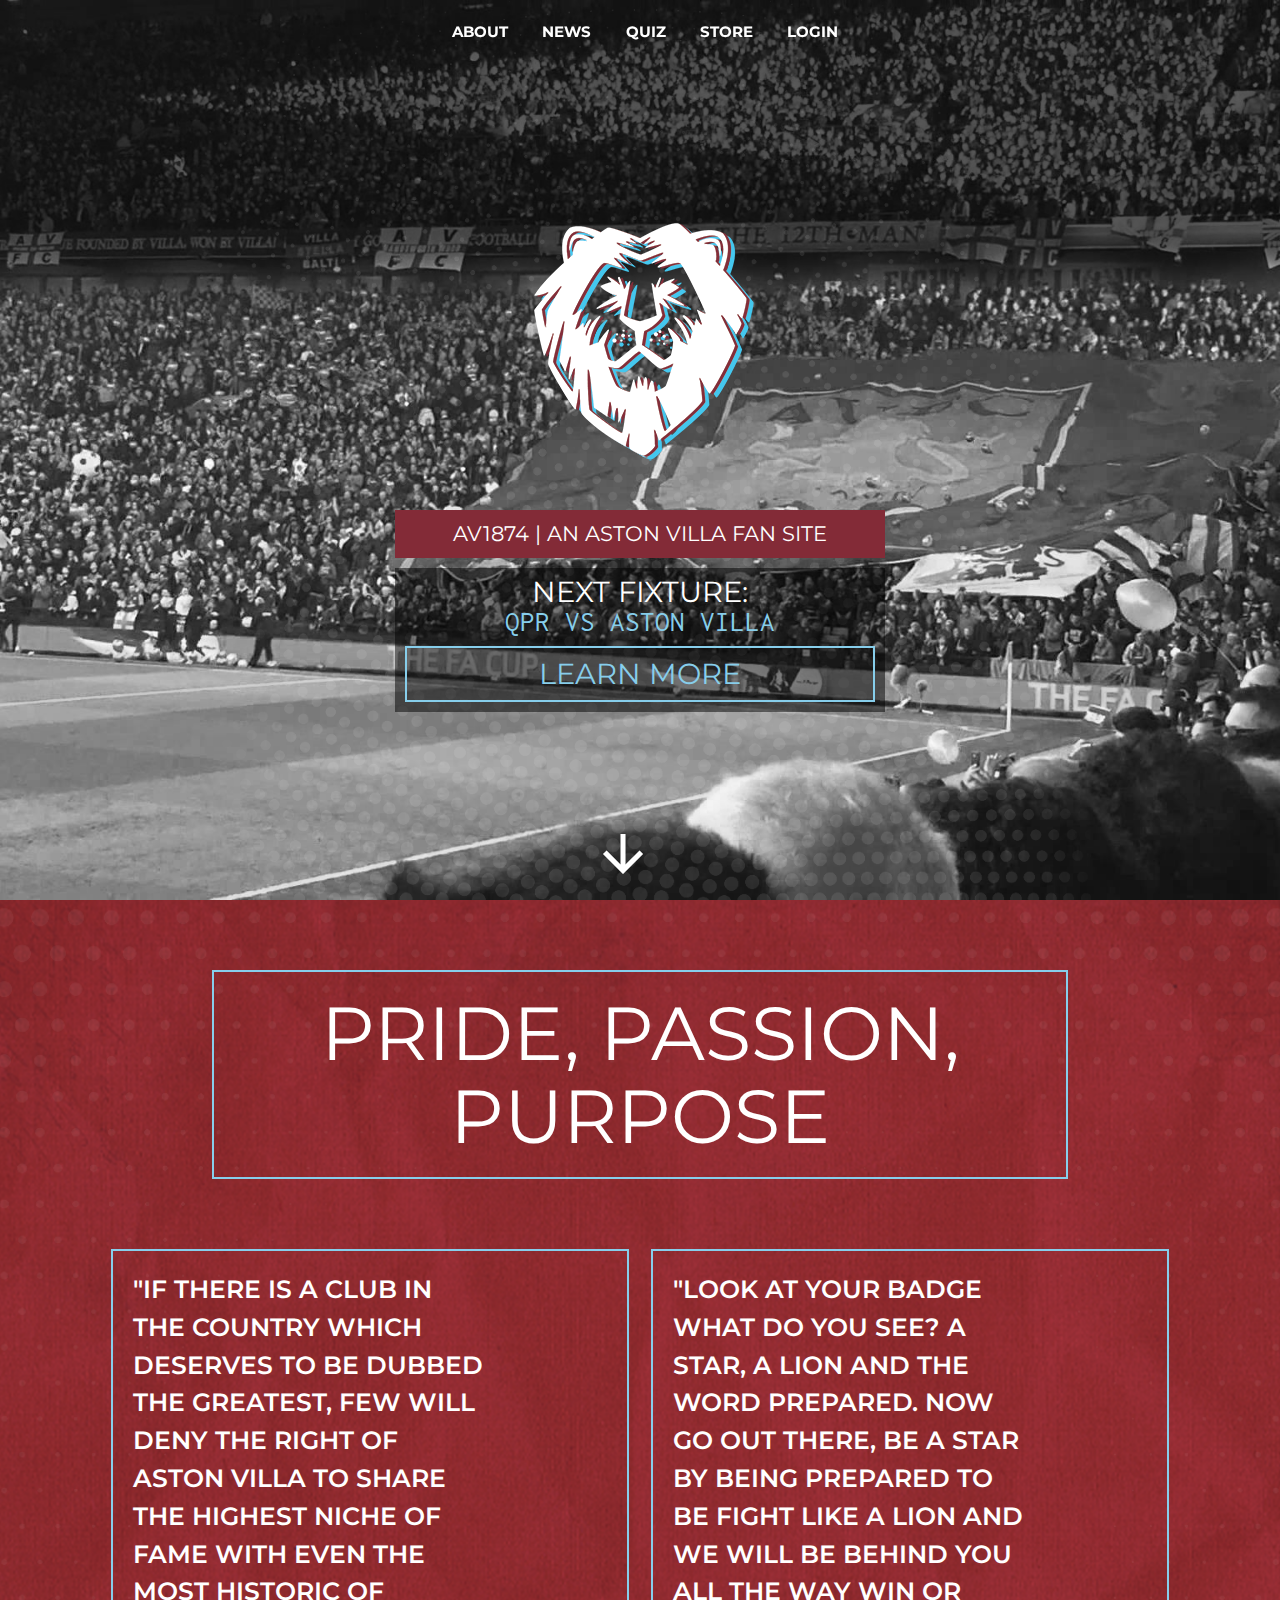
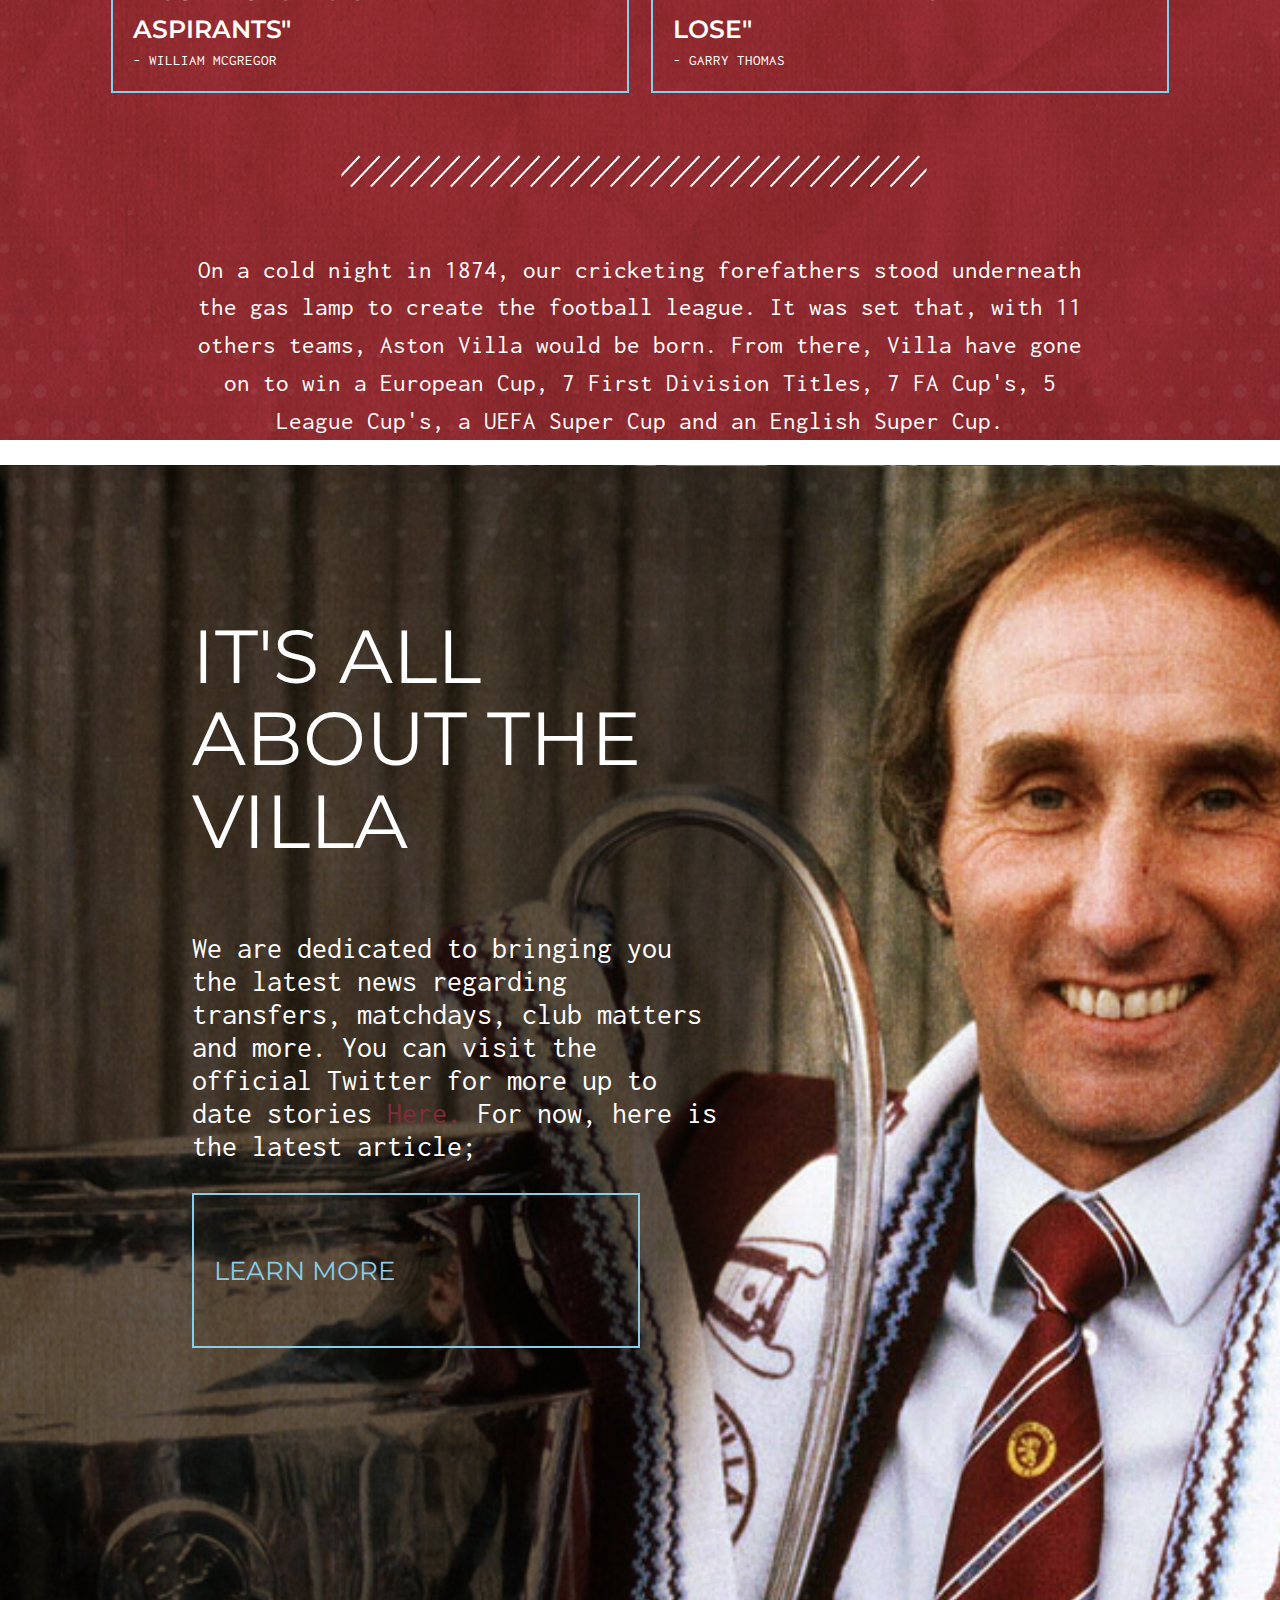
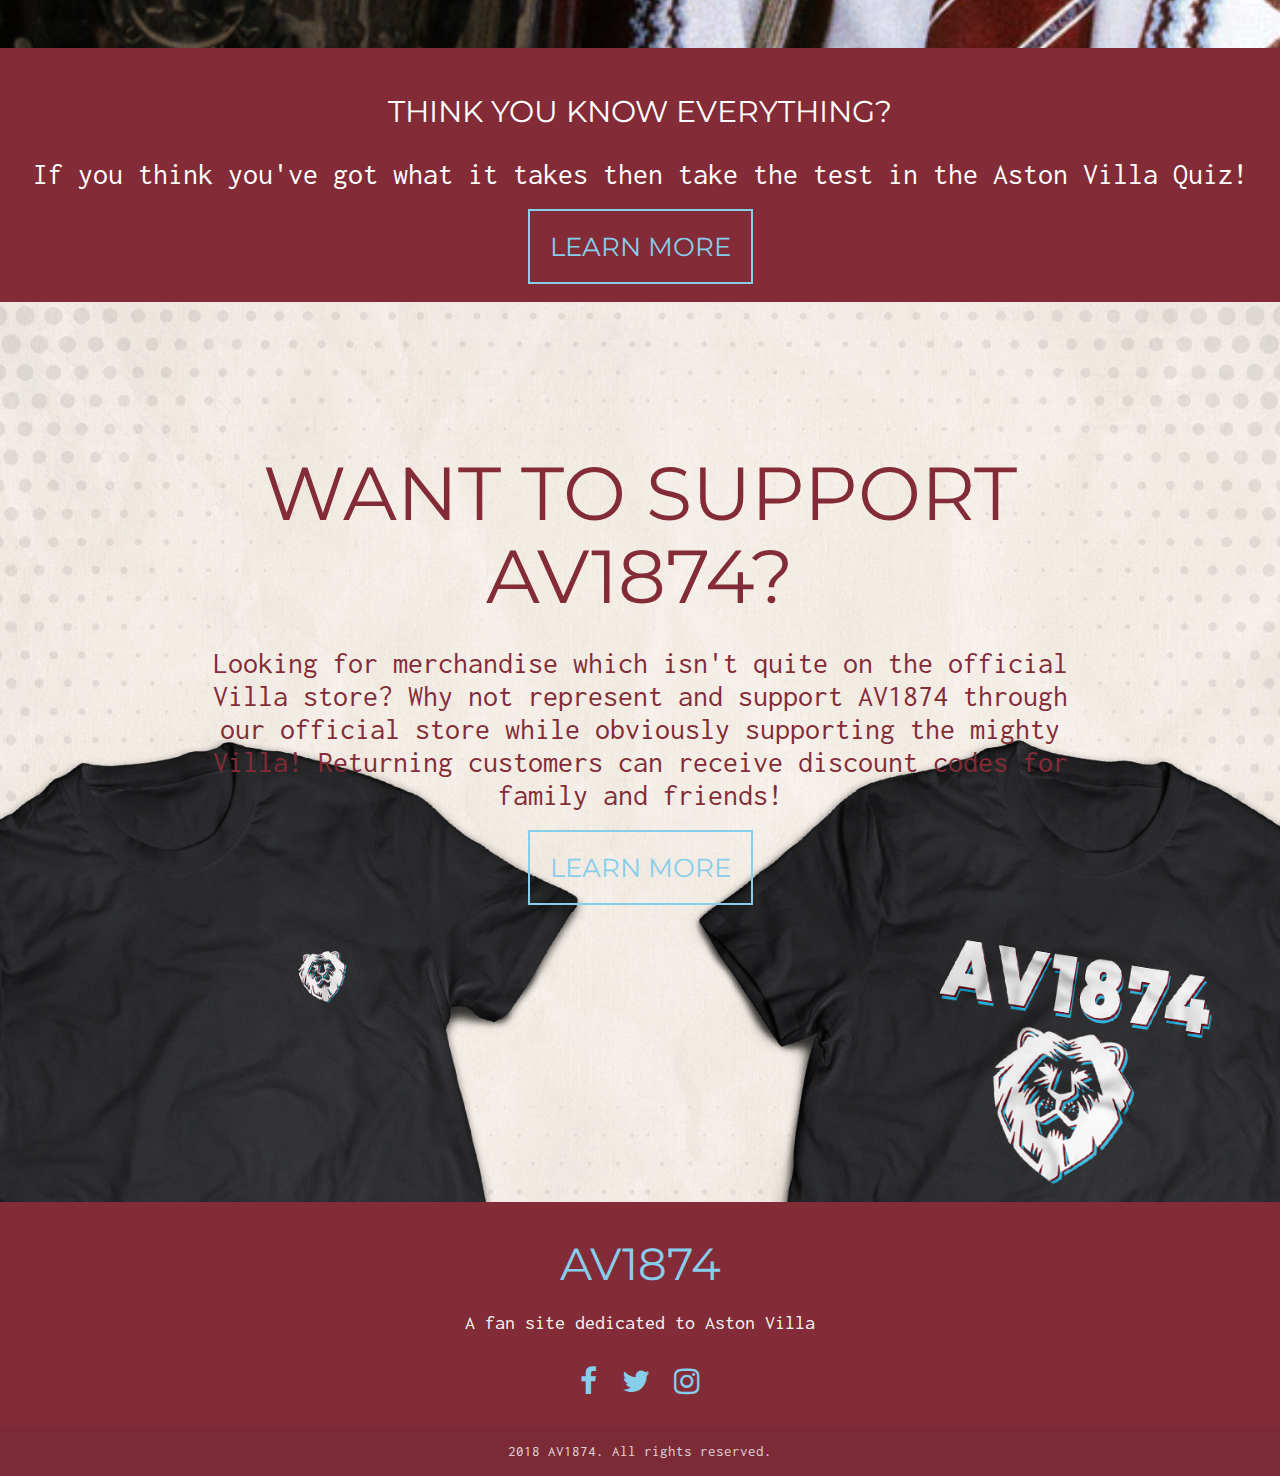
==== commit d36ee1b0: "index-desktop-completion" ====
--- a/index.html
+++ b/index.html
@@ -114,14 +114,6 @@
               </div>
               
               
-              <!--<div class="about">
-                  <div class="container">
-                      <div class="wrap">
-                          <h1>Pride, Passion Purpose</h1>
-                      </div>
-                  </div>
-              </div>-->
-              
               <div class="about-wrap" id="main-content">
                   <div class="container">
                       <div class="content">
@@ -173,16 +165,46 @@
                           </div>
                       </div>
                   </div>
-              </div>
-              
-              <div class="quiz-wrap">
-                  <div class="container">
+                  <div class="quiz-wrap">
                       <div class="quiztitle">
                           <h1>Think you know everything?</h1>
-                      </div>
-                      <p>If you think you've got what it takes then take a look </p>
-                  </div>
-              </div>
+                          <p class="quiz-tagline">If you think you've got what it takes then take the test in the Aston Villa Quiz!</p>
+                          <a href="#" class="quiz-button">Learn More</a>
+                      </div>
+                  </div>
+              </div>
+              
+              <div class="store-wrap">
+                  <div class="container">
+                      <div class="storetitle">
+                          <h1>Want to Support AV1874?</h1>
+                          <p>Looking for merchandise which isn't quite on the official Villa store? Why not represent and support AV1874 through our official store while obviously supporting the mighty Villa! Returning customers can receive discount codes for family and friends!</p>
+                          <a href="#" class="store-button">Learn More</a>
+                      </div>
+                  </div>
+              </div>
+              
+              <footer class="page-footer">
+                  <div class="container">
+                      <div class="row">
+                          <div class="col l12 s12">
+                              <h5 class="center-align">AV1874</h5>
+                              <p class="grey-text text-lighten-4 center-align">A fan site dedicated to Aston Villa</p>
+                              <div class="social center-align">
+                                  <a href="#"><i class="fa fa-facebook fa-2x"></i></a>
+                                  <a href="#"><i class="fa fa-twitter fa-2x"></i></a>
+                                  <a href="#"><i class="fa fa-instagram fa-2x"></i></a>
+                              </div>
+                          </div>
+                      </div>
+                  </div>
+                  <div class="footer-copyright">
+                      <div class="container center-align">
+                          2018 AV1874. All rights reserved. 
+                      </div>
+                  </div>
+              </footer>
+              
               
               
 
--- a/css/indexcss.css
+++ b/css/indexcss.css
@@ -317,6 +317,7 @@
     margin: 0px;
     padding: 0px;
     margin-top: 0px;
+    position: relative;
 }
 
 .newstitle {
@@ -384,6 +385,162 @@
     color: #fff;
 }
 
-}
+.news-wrap .quiz-wrap {
+    background-color: #832b37;
+    padding-top: 5px;
+    padding-bottom: 30px;
+    text-align: center;
+    bottom: 0px;
+    width: 100%;
+    margin-top: 300px;
+}
+
+
+.news-wrap .quiz-wrap  .quiztitle h1 {
+    text-align: center;
+    color: #fff;
+    font-style: normal;
+    line-height: 1.1em;
+    font-family: 'Montserrat', sans-serif;
+    font-size: 2em;
+    text-transform: uppercase;
+    padding: 0px;
+}
+
+.news-wrap .quiz-wrap .quiztitle .quiz-tagline {
+    text-align: center;
+    color: #fff;
+    font-style: normal;
+    line-height: 1.1em;
+    font-family: 'Inconsolata', monospace;
+    font-size: 2em;
+    padding: 0px;
+}
+
+.news-wrap .quiz-wrap .quiztitle .quiz-button {
+    line-height: 2em;
+    border: 2px solid skyblue;
+    text-transform: uppercase;
+    text-align: center;
+    padding-top: 20px;
+    padding-bottom: 20px;
+    padding-left: 20px;
+    padding-right: 20px;
+    font-family: 'Montserrat', sans-serif;
+    font-style: normal;
+    font-weight: normal;
+    font-size: 1.7em;
+    text-decoration: none;
+    color: skyblue;
+    transition: all 300ms ease;
+    margin: 30px 0 0 0;
+}
+
+.news-wrap .quiz-wrap .quiztitle .quiz-button:hover {
+    background-color: skyblue;
+    color: #fff;
+}
+
+.store-wrap {
+    background-image: url(../assets/storebg.jpg);
+    background-position: center center;
+    background-size: cover;
+    width: 100%;
+    min-height: 100%;
+    margin: 0px;
+    padding: 0px;
+    margin-top: 0px;
+    position: relative;
+}
+
+.storetitle {
+    width: 100%;
+    padding-top: 150px;
+    padding-bottom: 0px;
+    margin: 0 auto;
+    position: relative;
+    clear: both;
+    text-align: center;
+}
+
+.store-wrap .container .storetitle h1 {
+    padding-bottom: 70px;
+    margin: 0px;
+    font-family: 'Montserrat', sans-serif;
+    color: #832b37;
+    font-style: normal;
+    line-height: 1.1em;
+    font-size: 5em;
+    text-transform: uppercase;
+    width: 100%;
+    display: block;
+    text-align: center;
+    padding-bottom: 30px;
+}
+
+.store-wrap .container .storetitle p {
+    text-align: center;
+    font-family: 'Inconsolata', monospace;
+    color: #832b37;
+    font-style: normal;
+    line-height: 1.1em;
+    font-size: 2em;
+    width: 100%;
+    display: block;
+    margin: 0px;
+    padding-bottom: 30px;
+}
+
+.store-wrap .container .storetitle a {
+    line-height: 2em;
+    border: 2px solid skyblue;
+    text-transform: uppercase;
+    text-align: center;
+    padding-top: 20px;
+    padding-bottom: 20px;
+    padding-left: 20px;
+    padding-right: 20px;
+    font-family: 'Montserrat', sans-serif;
+    font-style: normal;
+    font-weight: normal;
+    font-size: 1.7em;
+    text-decoration: none;
+    color: skyblue;
+    transition: all 300ms ease;
+    margin: 30px 0 0 0;
     
-}+}
+
+.store-wrap .container .storetitle a:hover {
+    background-color: skyblue;
+    color: #fff;
+}
+
+.page-footer {
+    background-color: #832b37;
+}
+
+.page-footer .container .row .col.l12.s12 h5 {
+    font-family: 'Montserrat', sans-serif;
+    color: skyblue;
+    font-size: 3em;
+}
+
+.page-footer .container .row .col.l12.s12 p {
+    font-family: 'Inconsolata', monospace;
+    font-size: 1.3em;
+}
+
+.fa {
+    padding: 10px;
+    color: skyblue;
+    transition: all 300ms ease;
+}
+
+.fa:hover {
+    opacity: 0.4;
+}
+
+.footer-copyright {
+    font-family: 'Inconsolata', monospace;
+}
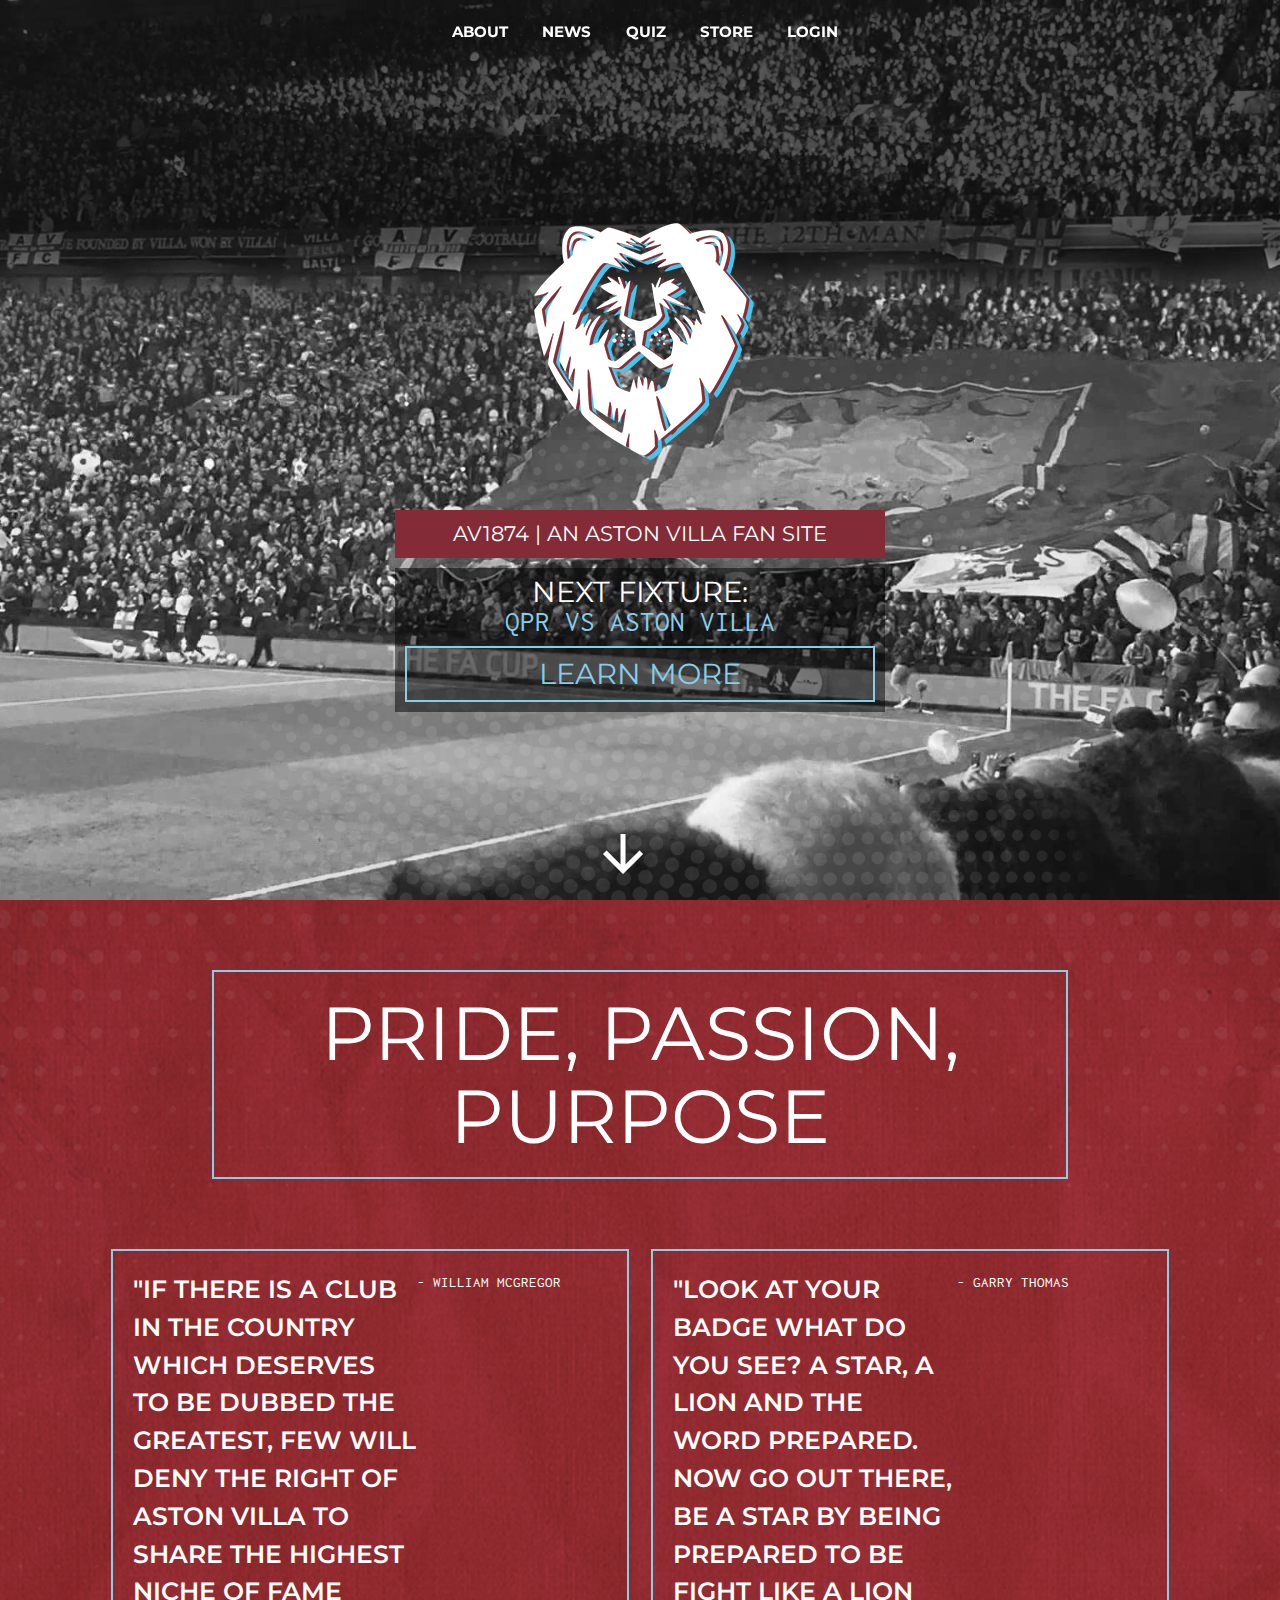
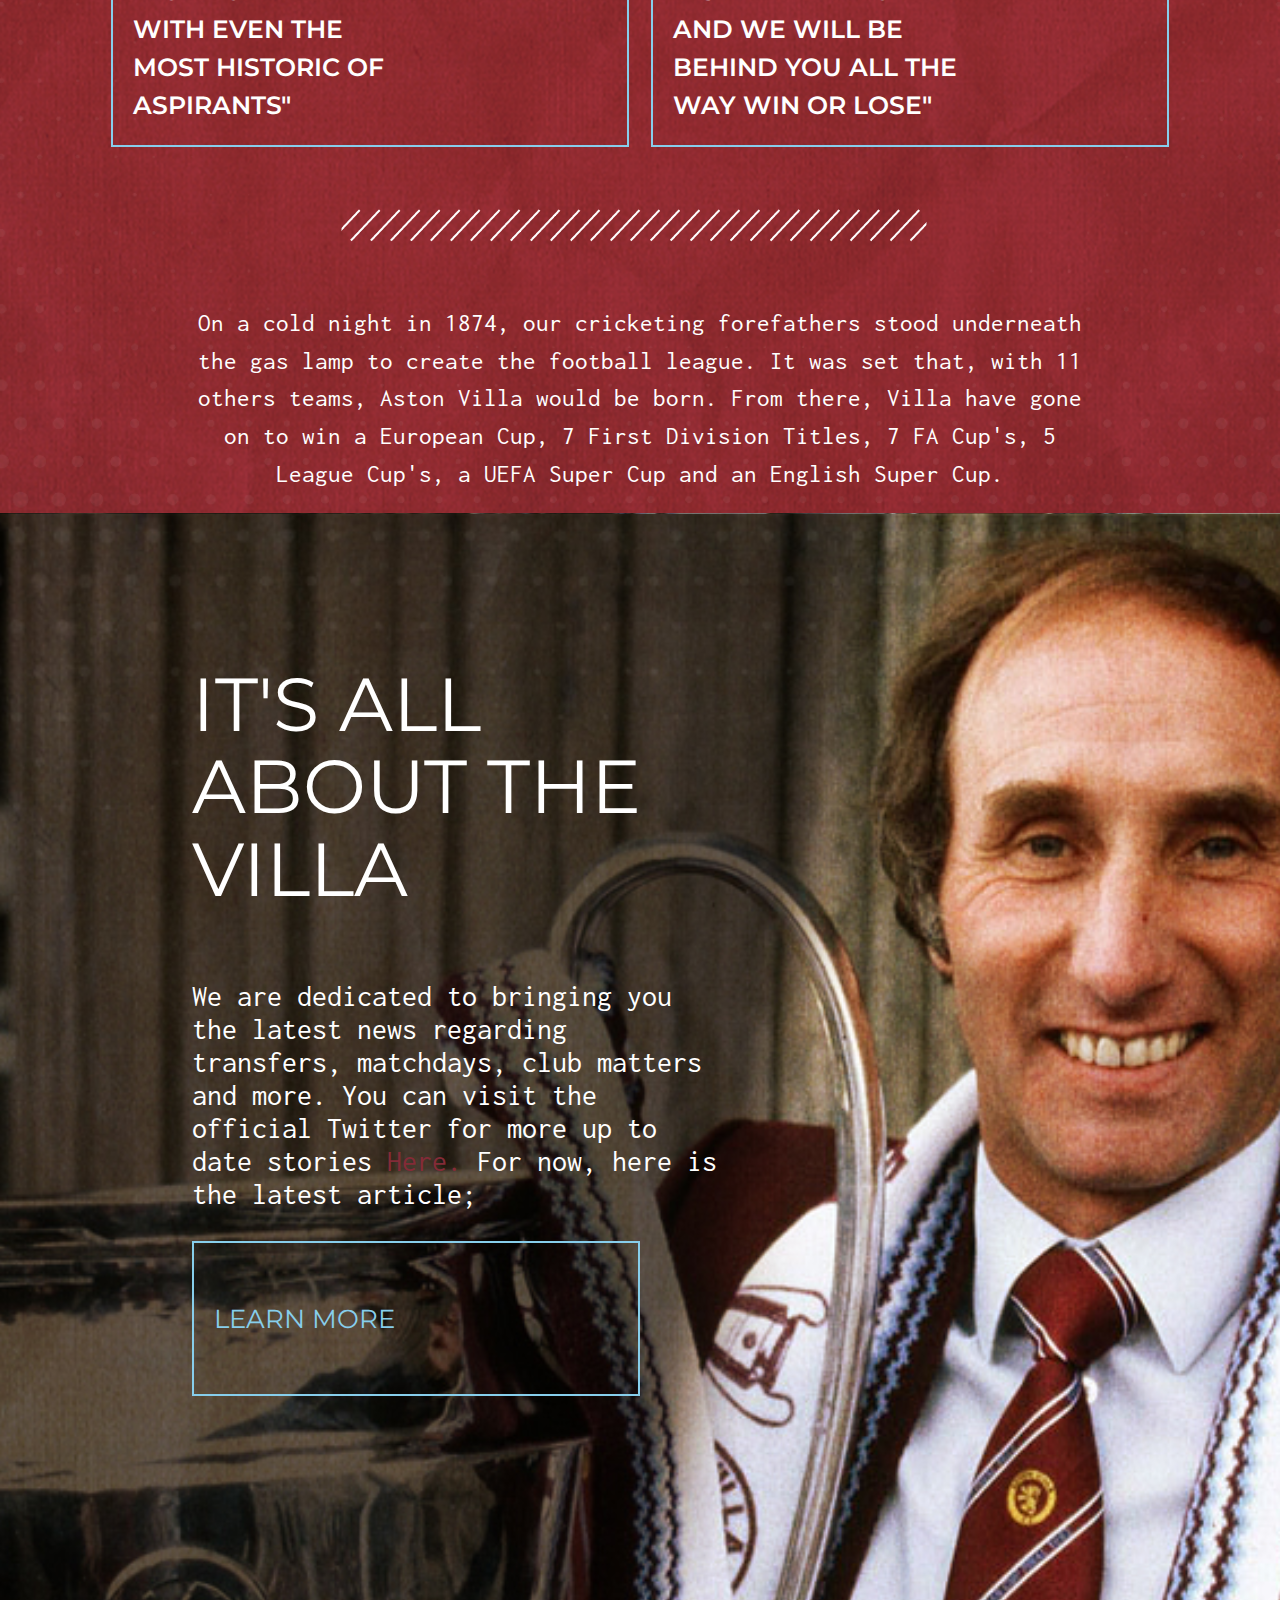
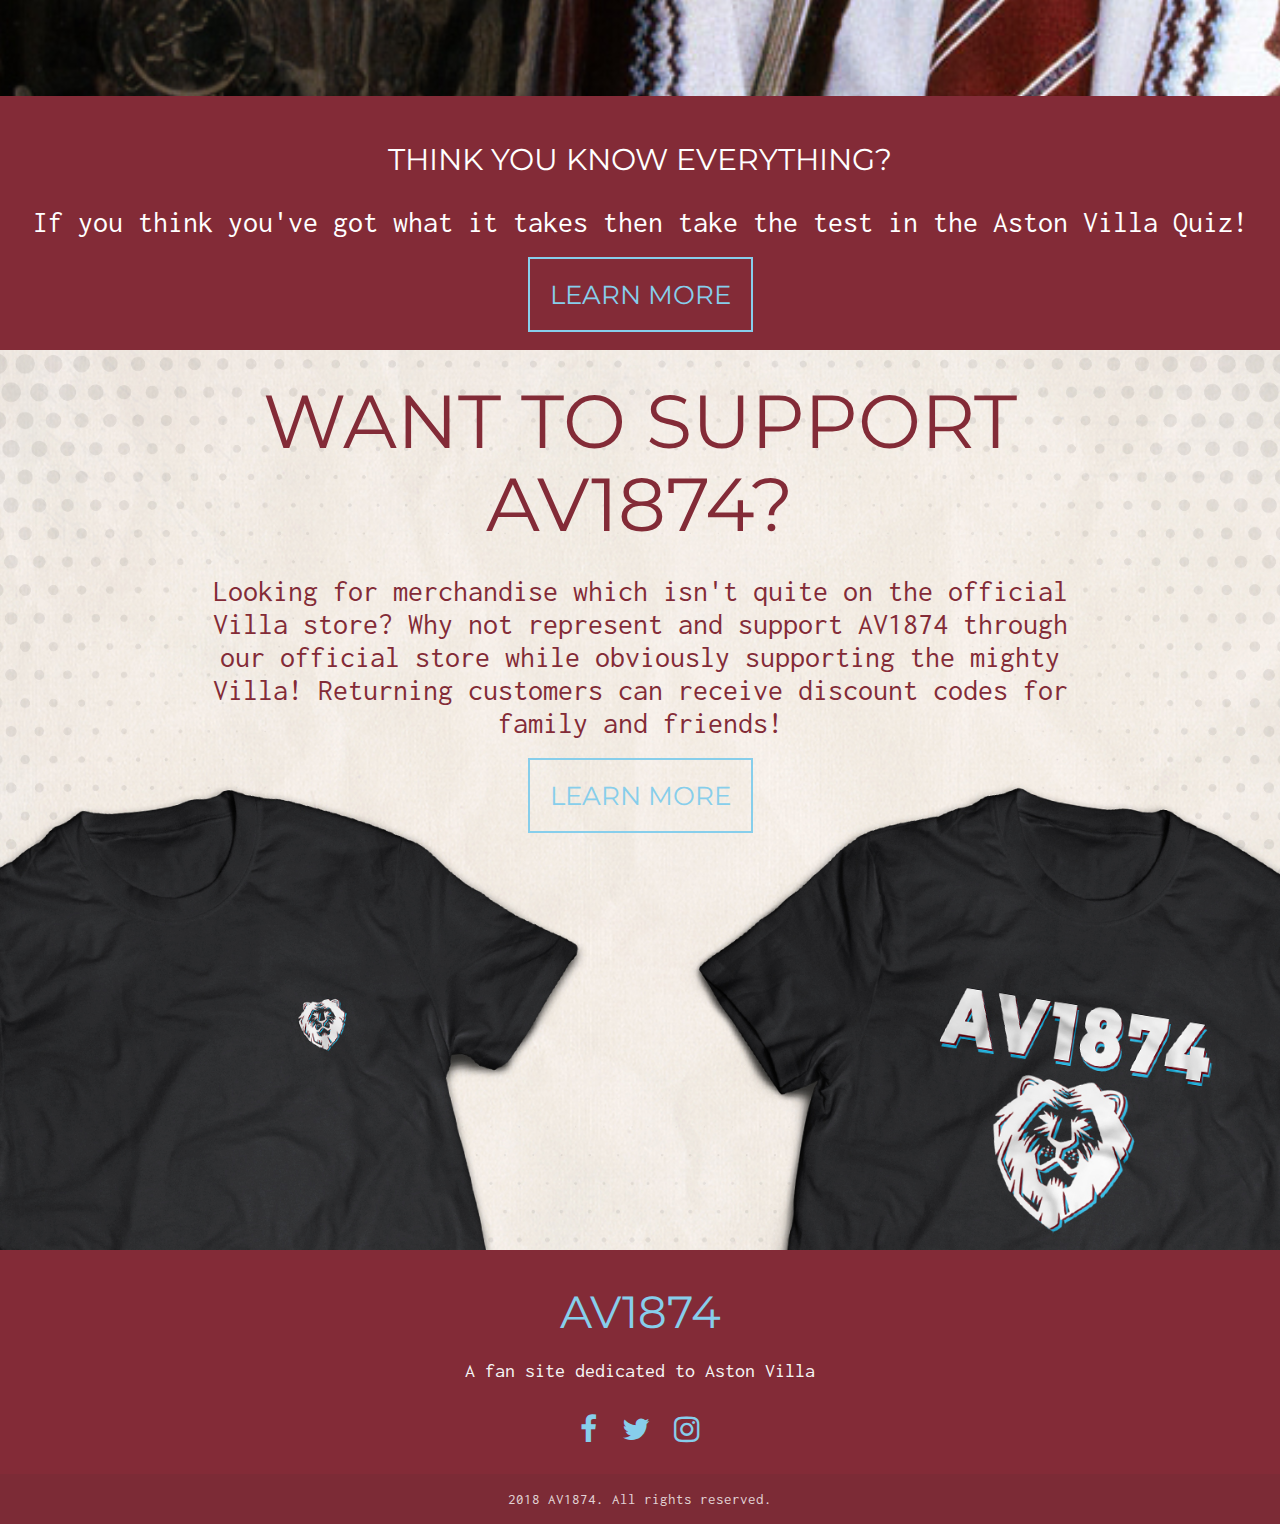
==== commit fe027b31: "changes" ====
--- a/index.html
+++ b/index.html
@@ -17,8 +17,10 @@
 
           <!-- Import Fontawesome Sheets -->
           <link rel="stylesheet" href="https://cdnjs.cloudflare.com/ajax/libs/font-awesome/4.7.0/css/font-awesome.min.css">
-
-
+          
+          <!-- Import and link icon -->
+          <link rel="shortcut icon" href="/favicon.ico" type="image/x-icon">
+          <link rel="icon" href="/favicon.ico" type="image/x-icon">
 
           <!-- Import Google Fonts -->
           <link href="https://fonts.googleapis.com/css?family=Inconsolata|Satisfy|Anton|Archivo+Black|Black+Han+Sans|Montserrat:900" rel="stylesheet">
@@ -29,7 +31,8 @@
 
       <body>
 
-          <div id="modal1" class="modal">
+
+          <div id="modal1" class="modal z-depth-0">
               <div class="modal-content">
                   <div class="container">
                       <div class="row">
@@ -42,30 +45,30 @@
                           <form class="col s12">
                               <div class="row">
                                   <div class="input-field col s12">
-                                      <input placeholder="Username" id="username" type="text" class="validate">
+                                      <input placeholder="Username" id="username" type="text">
                                       <label for="username">Username</label>
                                   </div>
                                   <div class="input-field col s12">
-                                      <input placeholder="Password" id="password" type="password" class="validate">
+                                      <input placeholder="Password" id="password" type="password">
                                       <label for="password">Password</label>
                                   </div>
                               </div>
                           </form>
                       </div>
                   </div>
-              </div>
+              
                 <div class="row">
                   <div class="col l12 m12 s12">
-                      <center>
-                          <div class="row">
+                          <div class="row center-align">
                               <div class="col l12 m12 s12">
                                   <a href="#" class="forgot-password">Forgot Password?</a>
-                              </div>
-                          </div>
-                          <a href="#" class="loginbutton z-depth-0 hvr-pop btn-large">Login</a>
-                          <a href="#" class="registerbutton z-depth-0 hvr-pop btn-large">Register</a>
-                      </center>
-                  </div>
+                                  <a href="#" class="loginbutton">Login</a>
+                                  <a href="#" class="registerbutton">Register</a>
+                              </div>
+                          </div>
+                          
+                  </div>
+                </div>
                 </div>
           </div>
 
@@ -89,7 +92,7 @@
                   <li><a href="#section3">News</a></li>
                   <li><a href="#section4">Quiz</a></li>
                   <li><a href="#section5">Store</a></li>
-                  <li><a class="modal-trigger" href="#">Login</a></li>
+                  <li><a href="#">Login</a></li>
               </ul>
 
               </nav>
--- a/css/indexcss.css
+++ b/css/indexcss.css
@@ -10,9 +10,21 @@
     transition: 1s;
 }
 
+
+.modal {
+    padding: 30px;
+    background-color: #832b37;
+    border-radius: 0;
+    box-shadow: 2px 3px skyblue!important;
+}
+
 .logintitle {
-    font-family: 'Satisfy', cursive;
-    text-align: center;
+    font-family: 'Montserrat', sans-serif;
+    text-align: center;
+    text-transform: uppercase;
+    color: skyblue;
+    border: 2px solid skyblue;
+    padding: 20px;
 }
 
 .modal-content {
@@ -20,29 +32,92 @@
 }
 
 .loginbutton {
-    background-color: #832b37;
-    font-family: 'Inconsolata', monospace;
+    background-color: transparent;
+    font-family: 'Montserrat', sans-serif;
     font-weight: 900;
     margin: 20px;
+    border: 2px solid skyblue;
+    color: skyblue;
+    padding: 20px;
+    transition: all 500ms ease;
+    text-transform: uppercase;  
 }
 
 .loginbutton:hover {
-    background-color: #832b37;
+    background-color: skyblue;
+    color: #fff;
 }
 
 
 .registerbutton {
-    background-color: #2cb2ff;
-    font-family: 'Inconsolata', monospace;
+    background-color: transparent;
+    font-family: 'Montserrat', sans-serif;
     font-weight: 900;
     margin: 20px;
+    border: 2px solid skyblue;
+    color: skyblue;
+    padding: 20px;
+    transition: all 500ms ease;
+    text-transform: uppercase;
 }
 
 .registerbutton:hover {
-    background-color: #2cb2ff;
-}
-
-
+    background-color: skyblue;
+    color: #fff;
+}
+
+.forgot-password {
+    display: block;
+    padding: 20px;
+    font-family: 'Inconsolata', monospace;
+    text-decoration: none;
+    color: #fff;
+    margin: 10px;
+    transition: all 500ms ease;
+}
+
+.forgot-password:hover {
+    opacity: 0.4;
+}
+
+
+/* label color */
+.input-field label {
+ color: skyblue!important;
+ font-family: 'Montserrat', sans-serif;
+ text-transform: uppercase;
+}
+/* label focus color */
+.input-field input[type=text]:focus + label {
+ color: skyblue!important;
+}
+
+.input-field input[type=password]:focus + label {
+ color: skyblue!important;
+}
+
+.input-field input[type=text] {
+    color: #fff;
+    font-family: 'Inconsolata', monospace;
+}
+
+.input-field input[type=password] {
+    color: #fff;
+    font-family: 'Inconsolata', monospace;
+}
+
+/* label underline focus color */
+.input-field input[type=text]:focus {
+ border-bottom: 1px solid skyblue!important;
+ box-shadow: 0 1px 0 0 skyblue!important;
+ color: #fff;
+} 
+
+.input-field input[type=password]:focus {
+ border-bottom: 1px solid skyblue!important;
+ box-shadow: 0 1px 0 0 skyblue!important;
+ color: #fff;
+} 
 
 
 nav {
@@ -56,7 +131,7 @@
 nav.scrolled {
     margin-top: 0px;
     background-color: skyblue;
-    
+
 }
 
 nav > .nav-wrapper > ul > li > a {
@@ -239,7 +314,7 @@
 @media all and (max-width: 600px) {
     .about-wrap .container .content h1 {
         font-size: 2.3em;
-    } 
+    }
 }
 
 .about-wrap .top-row-box {
@@ -251,6 +326,7 @@
 .about-wrap .top-row-box .row .col.l6.m6.s12 .box .box-content {
     padding: 20px 20px;
     border: 2px solid skyblue;
+    display: flex;
 }
 
 .about-wrap .top-row-box .row .col.l6.m6.s12 .box .box-content .quote {
@@ -270,11 +346,11 @@
     .about-wrap .top-row-box .row .col.l6.m6.s12 .box .box-content .quote {
         width: 100%;
     }
-    
+
     .about-wrap .top-row-box .row .col.l6.m6.s12 .box .box-content {
         margin: 5px 0;
     }
-    
+
     .about-wrap .top-row-box {
         padding: 5px 5px;
     }
@@ -305,7 +381,9 @@
     font-style: normal;
     color: #fff;
     text-align: center;
-    
+    margin-bottom: 0px;
+    padding-bottom: 20px;
+
 }
 
 .news-wrap {
@@ -455,7 +533,7 @@
 
 .storetitle {
     width: 100%;
-    padding-top: 150px;
+    padding-top: 30px;
     padding-bottom: 0px;
     margin: 0 auto;
     position: relative;
@@ -508,7 +586,7 @@
     color: skyblue;
     transition: all 300ms ease;
     margin: 30px 0 0 0;
-    
+
 }
 
 .store-wrap .container .storetitle a:hover {
@@ -544,3 +622,19 @@
 .footer-copyright {
     font-family: 'Inconsolata', monospace;
 }
+
+
+/* MEDIA TAGS
+@media all and (max-width: 375px){
+  .about-wrap {
+    background-size: auto;
+  }
+
+  .news-wrap {
+    background-size: auto;
+  }
+
+  .store-wrap {
+    background-size: auto;
+  }
+}*/
